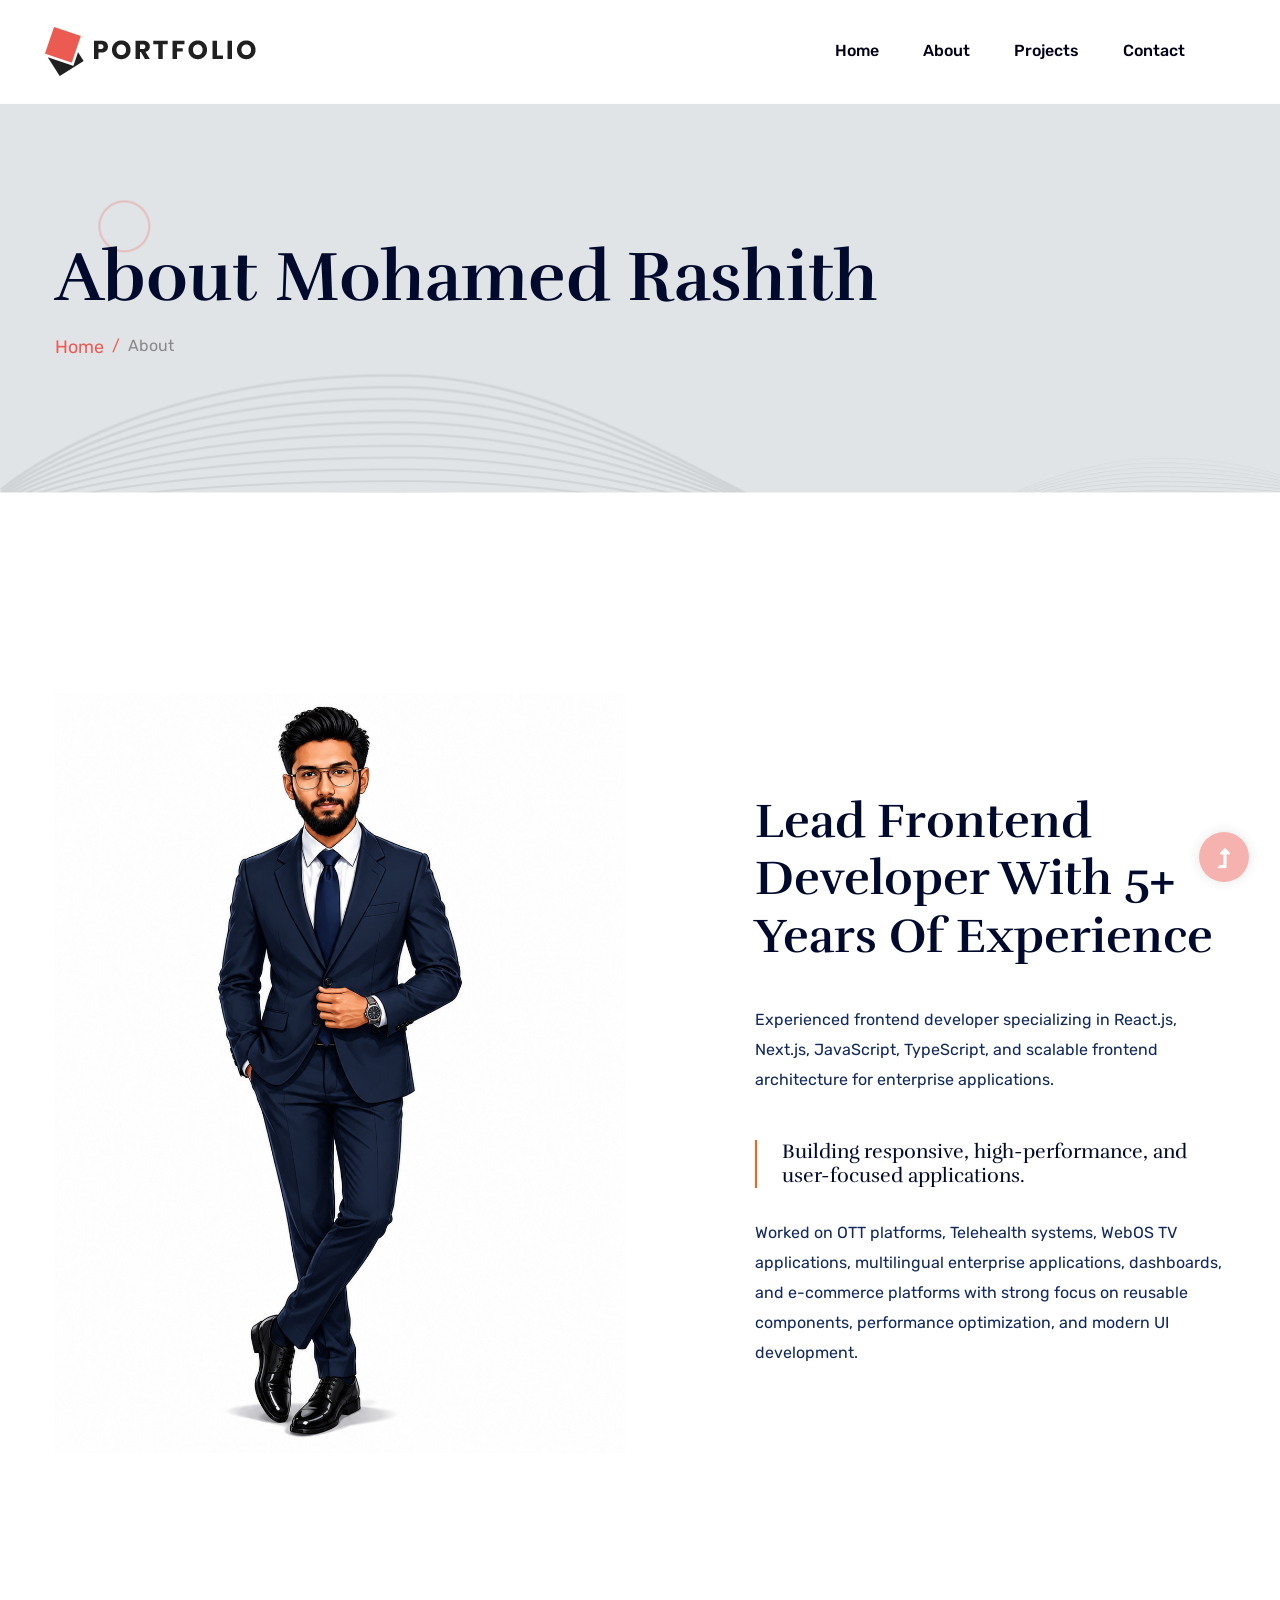
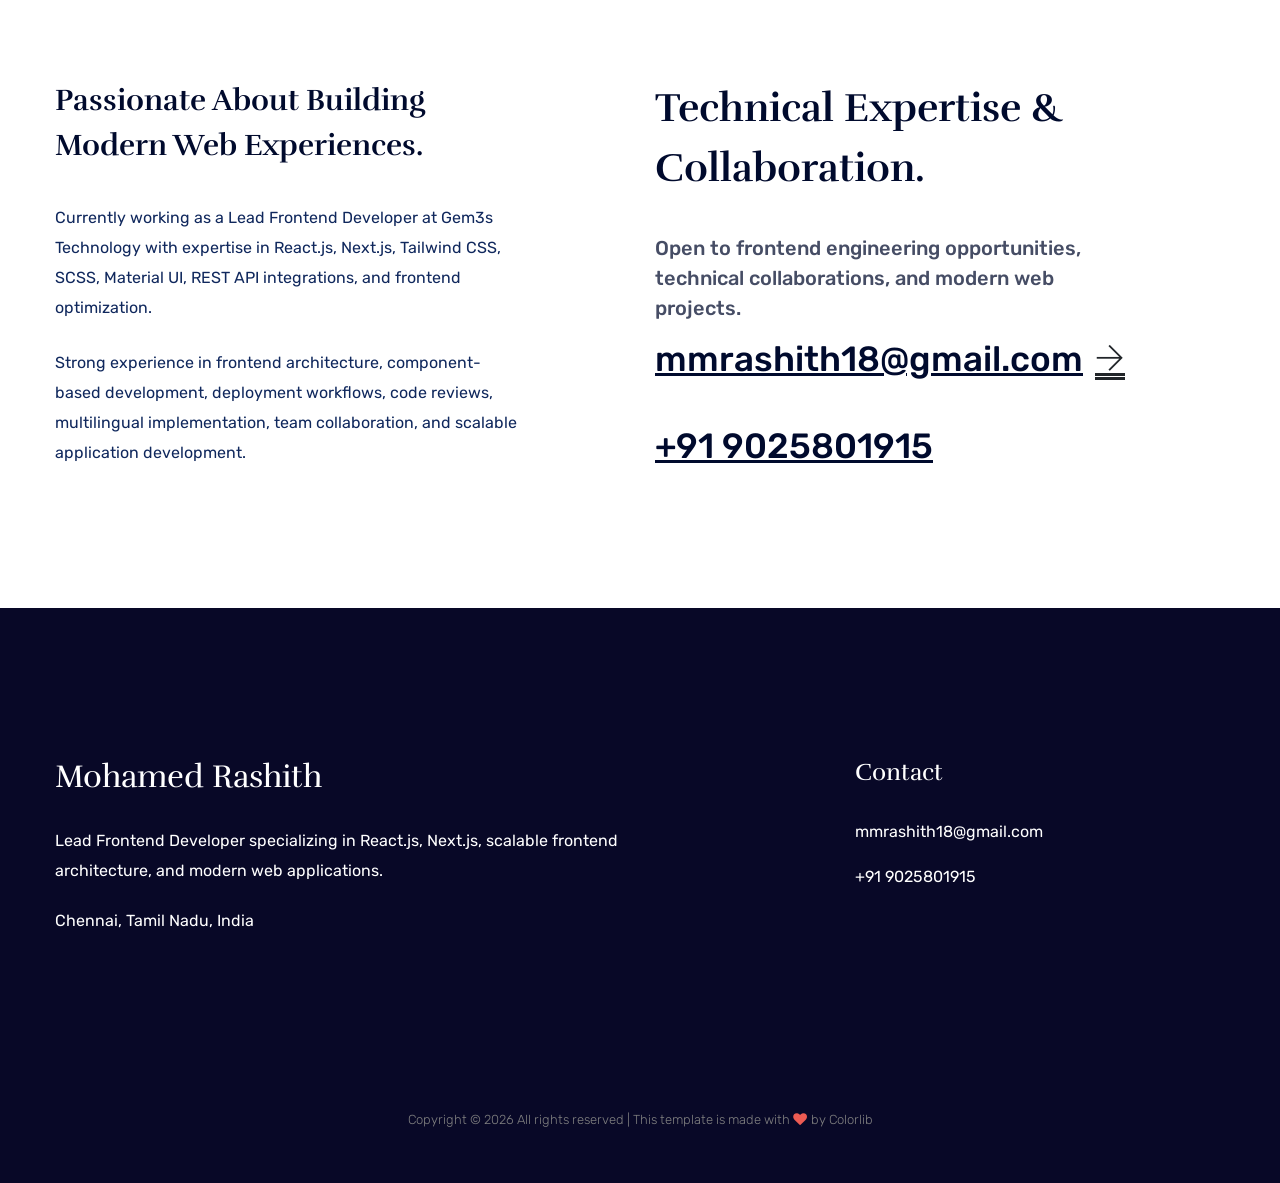
==== about.html @ 2b9e26a8 "new changes" ====
<!doctype html>
<html class="no-js" lang="zxx">
  <head>
    <meta charset="utf-8" />
    <meta http-equiv="x-ua-compatible" content="ie=edge" />
    <title>Personal HTML-5 Template</title>
    <meta name="description" content="" />
    <meta name="viewport" content="width=device-width, initial-scale=1" />
    <link rel="manifest" href="site.webmanifest" />
    <link
      rel="shortcut icon"
      type="image/x-icon"
      href="assets/img/favicon.ico"
    />

    <!-- CSS here -->
    <link rel="stylesheet" href="assets/css/bootstrap.min.css" />
    <link rel="stylesheet" href="assets/css/owl.carousel.min.css" />
    <link rel="stylesheet" href="assets/css/slicknav.css" />
    <link rel="stylesheet" href="assets/css/flaticon.css" />
    <link rel="stylesheet" href="assets/css/animate.min.css" />
    <link rel="stylesheet" href="assets/css/magnific-popup.css" />
    <link rel="stylesheet" href="assets/css/fontawesome-all.min.css" />
    <link rel="stylesheet" href="assets/css/themify-icons.css" />
    <link rel="stylesheet" href="assets/css/slick.css" />
    <link rel="stylesheet" href="assets/css/nice-select.css" />
    <link rel="stylesheet" href="assets/css/style.css" />
  </head>

  <body>
    <!-- Preloader Start -->
    <div id="preloader-active">
      <div class="preloader d-flex align-items-center justify-content-center">
        <div class="preloader-inner position-relative">
          <div class="preloader-circle"></div>

          <div class="preloader-img pere-text">
            <img src="assets/img/logo/loder.jpg" alt="" />
          </div>
        </div>
      </div>
    </div>
    <!-- Preloader End -->

    <!-- Header Start -->
    <header>
      <div class="header-area">
        <div class="main-header header-sticky">
          <div class="container-fluid">
            <div class="row align-items-center">
              <!-- Logo -->
              <div class="col-xl-2 col-lg-2 col-md-1">
                <div class="logo">
                  <a href="index.html">
                    <img src="assets/img/logo/logo.png" alt="" />
                  </a>
                </div>
              </div>

              <!-- Navigation -->
              <div class="col-xl-10 col-lg-10 col-md-10">
                <div
                  class="menu-main d-flex align-items-center justify-content-end"
                >
                  <div class="main-menu f-right d-none d-lg-block">
                    <nav>
                      <ul id="navigation">
                        <li>
                          <a href="index.html">Home</a>
                        </li>

                        <li>
                          <a href="about.html">About</a>
                        </li>

                        <li>
                          <a href="portfolio.html">Projects</a>
                        </li>

                        <li>
                          <a href="contact.html">Contact</a>
                        </li>
                      </ul>
                    </nav>
                  </div>
                </div>
              </div>

              <!-- Mobile Menu -->
              <div class="col-12">
                <div class="mobile_menu d-block d-lg-none"></div>
              </div>
            </div>
          </div>
        </div>
      </div>
    </header>
    <!-- Header End -->

    <main>
      <!-- Hero Start -->
      <div class="slider-area">
        <div class="slider-height2 d-flex align-items-center">
          <div class="container">
            <div class="row">
              <div class="col-xl-12">
                <div class="hero-cap">
                  <h2>About Mohamed Rashith</h2>

                  <nav aria-label="breadcrumb">
                    <ol class="breadcrumb">
                      <li class="breadcrumb-item">
                        <a href="index.html">Home</a>
                      </li>

                      <li class="breadcrumb-item active">About</li>
                    </ol>
                  </nav>
                </div>
              </div>
            </div>
          </div>
        </div>
      </div>
      <!-- Hero End -->

      <!-- About Me Start -->
      <div class="about-me pb-top">
        <div class="container">
          <div class="row justify-content-between align-items-center">
            <!-- Image -->
            <div class="col-lg-6 col-md-6">
              <div class="about-me-img mb-30">
                <img src="assets/img/gallery/full-img2.png" alt="" />
              </div>
            </div>

            <!-- Content -->
            <div class="col-lg-5 col-md-6">
              <div class="about-me-caption">
                <h2>Lead Frontend Developer With 5+ Years Of Experience</h2>

                <p class="pb-30">
                  Experienced frontend developer specializing in React.js,
                  Next.js, JavaScript, TypeScript, and scalable frontend
                  architecture for enterprise applications.
                </p>

                <h5>
                  Building responsive, high-performance, and user-focused
                  applications.
                </h5>

                <p>
                  Worked on OTT platforms, Telehealth systems, WebOS TV
                  applications, multilingual enterprise applications,
                  dashboards, and e-commerce platforms with strong focus on
                  reusable components, performance optimization, and modern UI
                  development.
                </p>
              </div>
            </div>
          </div>
        </div>
      </div>
      <!-- About Me End -->

      <!-- About Area Start -->
      <section class="about-area section-paddingt30">
        <div class="container">
          <div class="row">
            <!-- Left -->
            <div class="col-lg-5">
              <div class="about-caption mb-50">
                <h3>Passionate About Building Modern Web Experiences.</h3>

                <p class="pera1">
                  Currently working as a Lead Frontend Developer at Gem3s
                  Technology with expertise in React.js, Next.js, Tailwind CSS,
                  SCSS, Material UI, REST API integrations, and frontend
                  optimization.
                </p>

                <p>
                  Strong experience in frontend architecture, component-based
                  development, deployment workflows, code reviews, multilingual
                  implementation, team collaboration, and scalable application
                  development.
                </p>
              </div>
            </div>

            <!-- Right -->
            <div class="col-lg-5 offset-lg-1">
              <div class="about-caption2">
                <h3>Technical Expertise & Collaboration.</h3>

                <p>
                  Open to frontend engineering opportunities, technical
                  collaborations, and modern web projects.
                </p>

                <div class="send-cv">
                  <a href="mailto:mmrashith18@gmail.com">
                    mmrashith18@gmail.com
                  </a>

                  <i class="ti-arrow-right"></i>
                </div>

                <br />

                <div class="send-cv">
                  <a href="tel:+919025801915"> +91 9025801915 </a>
                </div>
              </div>
            </div>
          </div>
        </div>
      </section>
      <!-- About Area End -->
    </main>

    <!-- Footer Start -->
    <footer>
      <div class="footer-area">
        <div class="container">
          <div class="footer-top footer-padding">
            <div class="row justify-content-between align-items-start">
              <!-- Left -->
              <div class="col-lg-6 col-md-6">
                <div class="footer-info">
                  <h2 class="text-white mb-30">Mohamed Rashith</h2>

                  <p class="text-white mb-20">
                    Lead Frontend Developer specializing in React.js, Next.js,
                    scalable frontend architecture, and modern web applications.
                  </p>

                  <p class="text-white">Chennai, Tamil Nadu, India</p>
                </div>
              </div>

              <!-- Right -->
              <div class="col-lg-4 col-md-6">
                <div class="footer-contact">
                  <h4 class="text-white mb-30">Contact</h4>

                  <p>
                    <a href="mailto:mmrashith18@gmail.com">
                      mmrashith18@gmail.com
                    </a>
                  </p>

                  <p>
                    <a href="tel:+919025801915"> +91 9025801915 </a>
                  </p>

                  <div class="footer-social mt-30">
                    <!-- <a href="#" target="_blank">
                      <i class="fab fa-github"></i>
                    </a>

                    <a href="#" target="_blank">
                      <i class="fab fa-linkedin-in"></i>
                    </a> -->
                  </div>
                </div>
              </div>
            </div>
          </div>
          <div class="footer-bottom">
            <div class="row align-items-center">
              <div class="col-lg-12">
                <div class="footer-copy-right text-center">
                  <p style="color: grey; font-size: 13px; margin-bottom: 0">
                    Copyright &copy;
                    <script>
                      document.write(new Date().getFullYear());
                    </script>

                    All rights reserved | This template is made with
                    <i class="fa fa-heart" aria-hidden="true"></i>
                    by

                    <a
                      href="https://colorlib.com"
                      target="_blank"
                      style="color: grey; text-decoration: none"
                    >
                      Colorlib
                    </a>
                  </p>
                </div>
              </div>
            </div>
          </div>
        </div>
      </div>
    </footer>
    <!-- Footer End -->

    <!-- Scroll Up -->
    <div id="back-top">
      <a title="Go to Top" href="#">
        <i class="fas fa-level-up-alt"></i>
      </a>
    </div>

    <!-- JS here -->
    <script src="./assets/js/vendor/modernizr-3.5.0.min.js"></script>

    <script src="./assets/js/vendor/jquery-1.12.4.min.js"></script>

    <script src="./assets/js/popper.min.js"></script>

    <script src="./assets/js/bootstrap.min.js"></script>

    <script src="./assets/js/jquery.slicknav.min.js"></script>

    <script src="./assets/js/owl.carousel.min.js"></script>

    <script src="./assets/js/slick.min.js"></script>

    <script src="./assets/js/wow.min.js"></script>

    <script src="./assets/js/animated.headline.js"></script>

    <script src="./assets/js/jquery.magnific-popup.js"></script>

    <script src="./assets/js/jquery.nice-select.min.js"></script>

    <script src="./assets/js/jquery.sticky.js"></script>

    <script src="./assets/js/contact.js"></script>

    <script src="./assets/js/jquery.form.js"></script>

    <script src="./assets/js/jquery.validate.min.js"></script>

    <script src="./assets/js/mail-script.js"></script>

    <script src="./assets/js/jquery.ajaxchimp.min.js"></script>

    <script src="./assets/js/plugins.js"></script>

    <script src="./assets/js/main.js"></script>
  </body>
</html>
---- assets/css/flaticon.css ----
/*
  	Flaticon icon font: Flaticon
  	Creation date: 30/03/2020 06:48
  	*/

@font-face {
  font-family: "Flaticon";
  src: url("../fonts/Flaticon.eot");
  src: url("../fonts/Flaticon.eot?#iefix") format("embedded-opentype"),
       url("../fonts/Flaticon.woff2") format("woff2"),
       url("../fonts/Flaticon.woff") format("woff"),
       url("../fonts/Flaticon.ttf") format("truetype"),
       url("../fonts/Flaticon.svg#Flaticon") format("svg");
  font-weight: normal;
  font-style: normal;
}

@media screen and (-webkit-min-device-pixel-ratio:0) {
  @font-face {
    font-family: "Flaticon";
    src: url("../fonts/Flaticon.svg#Flaticon") format("svg");
  }
}

[class^="flaticon-"]:before, [class*=" flaticon-"]:before,
[class^="flaticon-"]:after, [class*=" flaticon-"]:after {   
  font-family: Flaticon;
font-style: normal;
}

.flaticon-pen:before { content: "\f100"; }
.flaticon-speaker:before { content: "\f101"; }
.flaticon-portfolio:before { content: "\f102"; }
---- assets/css/themify-icons.css ----
@font-face {
	font-family: 'themify';
	src:url('../fonts/themify.eot?-fvbane');


	src:url('../fonts/themify.eot?#iefix-fvbane') format('embedded-opentype'),
		url('../fonts/themify.woff?-fvbane') format('woff'),
		url('../fonts/themify.ttf?-fvbane') format('truetype'),
		url('../fonts/themify.svg?-fvbane#themify') format('svg');
	font-weight: normal;
	font-style: normal;
}

[class^="ti-"], [class*=" ti-"] {
	font-family: 'themify';
	speak: none;
	font-style: normal;
	font-weight: normal;
	font-variant: normal;
	text-transform: none;
	line-height: 1;

	/* Better Font Rendering =========== */
	-webkit-font-smoothing: antialiased;
	-moz-osx-font-smoothing: grayscale;
}

.ti-wand:before {
	content: "\e600";
}
.ti-volume:before {
	content: "\e601";
}
.ti-user:before {
	content: "\e602";
}
.ti-unlock:before {
	content: "\e603";
}
.ti-unlink:before {
	content: "\e604";
}
.ti-trash:before {
	content: "\e605";
}
.ti-thought:before {
	content: "\e606";
}
.ti-target:before {
	content: "\e607";
}
.ti-tag:before {
	content: "\e608";
}
.ti-tablet:before {
	content: "\e609";
}
.ti-star:before {
	content: "\e60a";
}
.ti-spray:before {
	content: "\e60b";
}
.ti-signal:before {
	content: "\e60c";
}
.ti-shopping-cart:before {
	content: "\e60d";
}
.ti-shopping-cart-full:before {
	content: "\e60e";
}
.ti-settings:before {
	content: "\e60f";
}
.ti-search:before {
	content: "\e610";
}
.ti-zoom-in:before {
	content: "\e611";
}
.ti-zoom-out:before {
	content: "\e612";
}
.ti-cut:before {
	content: "\e613";
}
.ti-ruler:before {
	content: "\e614";
}
.ti-ruler-pencil:before {
	content: "\e615";
}
.ti-ruler-alt:before {
	content: "\e616";
}
.ti-bookmark:before {
	content: "\e617";
}
.ti-bookmark-alt:before {
	content: "\e618";
}
.ti-reload:before {
	content: "\e619";
}
.ti-plus:before {
	content: "\e61a";
}
.ti-pin:before {
	content: "\e61b";
}
.ti-pencil:before {
	content: "\e61c";
}
.ti-pencil-alt:before {
	content: "\e61d";
}
.ti-paint-roller:before {
	content: "\e61e";
}
.ti-paint-bucket:before {
	content: "\e61f";
}
.ti-na:before {
	content: "\e620";
}
.ti-mobile:before {
	content: "\e621";
}
.ti-minus:before {
	content: "\e622";
}
.ti-medall:before {
	content: "\e623";
}
.ti-medall-alt:before {
	content: "\e624";
}
.ti-marker:before {
	content: "\e625";
}
.ti-marker-alt:before {
	content: "\e626";
}
.ti-arrow-up:before {
	content: "\e627";
}
.ti-arrow-right:before {
	content: "\e628";
}
.ti-arrow-left:before {
	content: "\e629";
}
.ti-arrow-down:before {
	content: "\e62a";
}
.ti-lock:before {
	content: "\e62b";
}
.ti-location-arrow:before {
	content: "\e62c";
}
.ti-link:before {
	content: "\e62d";
}
.ti-layout:before {
	content: "\e62e";
}
.ti-layers:before {
	content: "\e62f";
}
.ti-layers-alt:before {
	content: "\e630";
}
.ti-key:before {
	content: "\e631";
}
.ti-import:before {
	content: "\e632";
}
.ti-image:before {
	content: "\e633";
}
.ti-heart:before {
	content: "\e634";
}
.ti-heart-broken:before {
	content: "\e635";
}
.ti-hand-stop:before {
	content: "\e636";
}
.ti-hand-open:before {
	content: "\e637";
}
.ti-hand-drag:before {
	content: "\e638";
}
.ti-folder:before {
	content: "\e639";
}
.ti-flag:before {
	content: "\e63a";
}
.ti-flag-alt:before {
	content: "\e63b";
}
.ti-flag-alt-2:before {
	content: "\e63c";
}
.ti-eye:before {
	content: "\e63d";
}
.ti-export:before {
	content: "\e63e";
}
.ti-exchange-vertical:before {
	content: "\e63f";
}
.ti-desktop:before {
	content: "\e640";
}
.ti-cup:before {
	content: "\e641";
}
.ti-crown:before {
	content: "\e642";
}
.ti-comments:before {
	content: "\e643";
}
.ti-comment:before {
	content: "\e644";
}
.ti-comment-alt:before {
	content: "\e645";
}
.ti-close:before {
	content: "\e646";
}
.ti-clip:before {
	content: "\e647";
}
.ti-angle-up:before {
	content: "\e648";
}
.ti-angle-right:before {
	content: "\e649";
}
.ti-angle-left:before {
	content: "\e64a";
}
.ti-angle-down:before {
	content: "\e64b";
}
.ti-check:before {
	content: "\e64c";
}
.ti-check-box:before {
	content: "\e64d";
}
.ti-camera:before {
	content: "\e64e";
}
.ti-announcement:before {
	content: "\e64f";
}
.ti-brush:before {
	content: "\e650";
}
.ti-briefcase:before {
	content: "\e651";
}
.ti-bolt:before {
	content: "\e652";
}
.ti-bolt-alt:before {
	content: "\e653";
}
.ti-blackboard:before {
	content: "\e654";
}
.ti-bag:before {
	content: "\e655";
}
.ti-move:before {
	content: "\e656";
}
.ti-arrows-vertical:before {
	content: "\e657";
}
.ti-arrows-horizontal:before {
	content: "\e658";
}
.ti-fullscreen:before {
	content: "\e659";
}
.ti-arrow-top-right:before {
	content: "\e65a";
}
.ti-arrow-top-left:before {
	content: "\e65b";
}
.ti-arrow-circle-up:before {
	content: "\e65c";
}
.ti-arrow-circle-right:before {
	content: "\e65d";
}
.ti-arrow-circle-left:before {
	content: "\e65e";
}
.ti-arrow-circle-down:before {
	content: "\e65f";
}
.ti-angle-double-up:before {
	content: "\e660";
}
.ti-angle-double-right:before {
	content: "\e661";
}
.ti-angle-double-left:before {
	content: "\e662";
}
.ti-angle-double-down:before {
	content: "\e663";
}
.ti-zip:before {
	content: "\e664";
}
.ti-world:before {
	content: "\e665";
}
.ti-wheelchair:before {
	content: "\e666";
}
.ti-view-list:before {
	content: "\e667";
}
.ti-view-list-alt:before {
	content: "\e668";
}
.ti-view-grid:before {
	content: "\e669";
}
.ti-uppercase:before {
	content: "\e66a";
}
.ti-upload:before {
	content: "\e66b";
}
.ti-underline:before {
	content: "\e66c";
}
.ti-truck:before {
	content: "\e66d";
}
.ti-timer:before {
	content: "\e66e";
}
.ti-ticket:before {
	content: "\e66f";
}
.ti-thumb-up:before {
	content: "\e670";
}
.ti-thumb-down:before {
	content: "\e671";
}
.ti-text:before {
	content: "\e672";
}
.ti-stats-up:before {
	content: "\e673";
}
.ti-stats-down:before {
	content: "\e674";
}
.ti-split-v:before {
	content: "\e675";
}
.ti-split-h:before {
	content: "\e676";
}
.ti-smallcap:before {
	content: "\e677";
}
.ti-shine:before {
	content: "\e678";
}
.ti-shift-right:before {
	content: "\e679";
}
.ti-shift-left:before {
	content: "\e67a";
}
.ti-shield:before {
	content: "\e67b";
}
.ti-notepad:before {
	content: "\e67c";
}
.ti-server:before {
	content: "\e67d";
}
.ti-quote-right:before {
	content: "\e67e";
}
.ti-quote-left:before {
	content: "\e67f";
}
.ti-pulse:before {
	content: "\e680";
}
.ti-printer:before {
	content: "\e681";
}
.ti-power-off:before {
	content: "\e682";
}
.ti-plug:before {
	content: "\e683";
}
.ti-pie-chart:before {
	content: "\e684";
}
.ti-paragraph:before {
	content: "\e685";
}
.ti-panel:before {
	content: "\e686";
}
.ti-package:before {
	content: "\e687";
}
.ti-music:before {
	content: "\e688";
}
.ti-music-alt:before {
	content: "\e689";
}
.ti-mouse:before {
	content: "\e68a";
}
.ti-mouse-alt:before {
	content: "\e68b";
}
.ti-money:before {
	content: "\e68c";
}
.ti-microphone:before {
	content: "\e68d";
}
.ti-menu:before {
	content: "\e68e";
}
.ti-menu-alt:before {
	content: "\e68f";
}
.ti-map:before {
	content: "\e690";
}
.ti-map-alt:before {
	content: "\e691";
}
.ti-loop:before {
	content: "\e692";
}
.ti-location-pin:before {
	content: "\e693";
}
.ti-list:before {
	content: "\e694";
}
.ti-light-bulb:before {
	content: "\e695";
}
.ti-Italic:before {
	content: "\e696";
}
.ti-info:before {
	content: "\e697";
}
.ti-infinite:before {
	content: "\e698";
}
.ti-id-badge:before {
	content: "\e699";
}
.ti-hummer:before {
	content: "\e69a";
}
.ti-home:before {
	content: "\e69b";
}
.ti-help:before {
	content: "\e69c";
}
.ti-headphone:before {
	content: "\e69d";
}
.ti-harddrives:before {
	content: "\e69e";
}
.ti-harddrive:before {
	content: "\e69f";
}
.ti-gift:before {
	content: "\e6a0";
}
.ti-game:before {
	content: "\e6a1";
}
.ti-filter:before {
	content: "\e6a2";
}
.ti-files:before {
	content: "\e6a3";
}
.ti-file:before {
	content: "\e6a4";
}
.ti-eraser:before {
	content: "\e6a5";
}
.ti-envelope:before {
	content: "\e6a6";
}
.ti-download:before {
	content: "\e6a7";
}
.ti-direction:before {
	content: "\e6a8";
}
.ti-direction-alt:before {
	content: "\e6a9";
}
.ti-dashboard:before {
	content: "\e6aa";
}
.ti-control-stop:before {
	content: "\e6ab";
}
.ti-control-shuffle:before {
	content: "\e6ac";
}
.ti-control-play:before {
	content: "\e6ad";
}
.ti-control-pause:before {
	content: "\e6ae";
}
.ti-control-forward:before {
	content: "\e6af";
}
.ti-control-backward:before {
	content: "\e6b0";
}
.ti-cloud:before {
	content: "\e6b1";
}
.ti-cloud-up:before {
	content: "\e6b2";
}
.ti-cloud-down:before {
	content: "\e6b3";
}
.ti-clipboard:before {
	content: "\e6b4";
}
.ti-car:before {
	content: "\e6b5";
}
.ti-calendar:before {
	content: "\e6b6";
}
.ti-book:before {
	content: "\e6b7";
}
.ti-bell:before {
	content: "\e6b8";
}
.ti-basketball:before {
	content: "\e6b9";
}
.ti-bar-chart:before {
	content: "\e6ba";
}
.ti-bar-chart-alt:before {
	content: "\e6bb";
}
.ti-back-right:before {
	content: "\e6bc";
}
.ti-back-left:before {
	content: "\e6bd";
}
.ti-arrows-corner:before {
	content: "\e6be";
}
.ti-archive:before {
	content: "\e6bf";
}
.ti-anchor:before {
	content: "\e6c0";
}
.ti-align-right:before {
	content: "\e6c1";
}
.ti-align-left:before {
	content: "\e6c2";
}
.ti-align-justify:before {
	content: "\e6c3";
}
.ti-align-center:before {
	content: "\e6c4";
}
.ti-alert:before {
	content: "\e6c5";
}
.ti-alarm-clock:before {
	content: "\e6c6";
}
.ti-agenda:before {
	content: "\e6c7";
}
.ti-write:before {
	content: "\e6c8";
}
.ti-window:before {
	content: "\e6c9";
}
.ti-widgetized:before {
	content: "\e6ca";
}
.ti-widget:before {
	content: "\e6cb";
}
.ti-widget-alt:before {
	content: "\e6cc";
}
.ti-wallet:before {
	content: "\e6cd";
}
.ti-video-clapper:before {
	content: "\e6ce";
}
.ti-video-camera:before {
	content: "\e6cf";
}
.ti-vector:before {
	content: "\e6d0";
}
.ti-themify-logo:before {
	content: "\e6d1";
}
.ti-themify-favicon:before {
	content: "\e6d2";
}
.ti-themify-favicon-alt:before {
	content: "\e6d3";
}
.ti-support:before {
	content: "\e6d4";
}
.ti-stamp:before {
	content: "\e6d5";
}
.ti-split-v-alt:before {
	content: "\e6d6";
}
.ti-slice:before {
	content: "\e6d7";
}
.ti-shortcode:before {
	content: "\e6d8";
}
.ti-shift-right-alt:before {
	content: "\e6d9";
}
.ti-shift-left-alt:before {
	content: "\e6da";
}
.ti-ruler-alt-2:before {
	content: "\e6db";
}
.ti-receipt:before {
	content: "\e6dc";
}
.ti-pin2:before {
	content: "\e6dd";
}
.ti-pin-alt:before {
	content: "\e6de";
}
.ti-pencil-alt2:before {
	content: "\e6df";
}
.ti-palette:before {
	content: "\e6e0";
}
.ti-more:before {
	content: "\e6e1";
}
.ti-more-alt:before {
	content: "\e6e2";
}
.ti-microphone-alt:before {
	content: "\e6e3";
}
.ti-magnet:before {
	content: "\e6e4";
}
.ti-line-double:before {
	content: "\e6e5";
}
.ti-line-dotted:before {
	content: "\e6e6";
}
.ti-line-dashed:before {
	content: "\e6e7";
}
.ti-layout-width-full:before {
	content: "\e6e8";
}
.ti-layout-width-default:before {
	content: "\e6e9";
}
.ti-layout-width-default-alt:before {
	content: "\e6ea";
}
.ti-layout-tab:before {
	content: "\e6eb";
}
.ti-layout-tab-window:before {
	content: "\e6ec";
}
.ti-layout-tab-v:before {
	content: "\e6ed";
}
.ti-layout-tab-min:before {
	content: "\e6ee";
}
.ti-layout-slider:before {
	content: "\e6ef";
}
.ti-layout-slider-alt:before {
	content: "\e6f0";
}
.ti-layout-sidebar-right:before {
	content: "\e6f1";
}
.ti-layout-sidebar-none:before {
	content: "\e6f2";
}
.ti-layout-sidebar-left:before {
	content: "\e6f3";
}
.ti-layout-placeholder:before {
	content: "\e6f4";
}
.ti-layout-menu:before {
	content: "\e6f5";
}
.ti-layout-menu-v:before {
	content: "\e6f6";
}
.ti-layout-menu-separated:before {
	content: "\e6f7";
}
.ti-layout-menu-full:before {
	content: "\e6f8";
}
.ti-layout-media-right-alt:before {
	content: "\e6f9";
}
.ti-layout-media-right:before {
	content: "\e6fa";
}
.ti-layout-media-overlay:before {
	content: "\e6fb";
}
.ti-layout-media-overlay-alt:before {
	content: "\e6fc";
}
.ti-layout-media-overlay-alt-2:before {
	content: "\e6fd";
}
.ti-layout-media-left-alt:before {
	content: "\e6fe";
}
.ti-layout-media-left:before {
	content: "\e6ff";
}
.ti-layout-media-center-alt:before {
	content: "\e700";
}
.ti-layout-media-center:before {
	content: "\e701";
}
.ti-layout-list-thumb:before {
	content: "\e702";
}
.ti-layout-list-thumb-alt:before {
	content: "\e703";
}
.ti-layout-list-post:before {
	content: "\e704";
}
.ti-layout-list-large-image:before {
	content: "\e705";
}
.ti-layout-line-solid:before {
	content: "\e706";
}
.ti-layout-grid4:before {
	content: "\e707";
}
.ti-layout-grid3:before {
	content: "\e708";
}
.ti-layout-grid2:before {
	content: "\e709";
}
.ti-layout-grid2-thumb:before {
	content: "\e70a";
}
.ti-layout-cta-right:before {
	content: "\e70b";
}
.ti-layout-cta-left:before {
	content: "\e70c";
}
.ti-layout-cta-center:before {
	content: "\e70d";
}
.ti-layout-cta-btn-right:before {
	content: "\e70e";
}
.ti-layout-cta-btn-left:before {
	content: "\e70f";
}
.ti-layout-column4:before {
	content: "\e710";
}
.ti-layout-column3:before {
	content: "\e711";
}
.ti-layout-column2:before {
	content: "\e712";
}
.ti-layout-accordion-separated:before {
	content: "\e713";
}
.ti-layout-accordion-merged:before {
	content: "\e714";
}
.ti-layout-accordion-list:before {
	content: "\e715";
}
.ti-ink-pen:before {
	content: "\e716";
}
.ti-info-alt:before {
	content: "\e717";
}
.ti-help-alt:before {
	content: "\e718";
}
.ti-headphone-alt:before {
	content: "\e719";
}
.ti-hand-point-up:before {
	content: "\e71a";
}
.ti-hand-point-right:before {
	content: "\e71b";
}
.ti-hand-point-left:before {
	content: "\e71c";
}
.ti-hand-point-down:before {
	content: "\e71d";
}
.ti-gallery:before {
	content: "\e71e";
}
.ti-face-smile:before {
	content: "\e71f";
}
.ti-face-sad:before {
	content: "\e720";
}
.ti-credit-card:before {
	content: "\e721";
}
.ti-control-skip-forward:before {
	content: "\e722";
}
.ti-control-skip-backward:before {
	content: "\e723";
}
.ti-control-record:before {
	content: "\e724";
}
.ti-control-eject:before {
	content: "\e725";
}
.ti-comments-smiley:before {
	content: "\e726";
}
.ti-brush-alt:before {
	content: "\e727";
}
.ti-youtube:before {
	content: "\e728";
}
.ti-vimeo:before {
	content: "\e729";
}
.ti-twitter:before {
	content: "\e72a";
}
.ti-time:before {
	content: "\e72b";
}
.ti-tumblr:before {
	content: "\e72c";
}
.ti-skype:before {
	content: "\e72d";
}
.ti-share:before {
	content: "\e72e";
}
.ti-share-alt:before {
	content: "\e72f";
}
.ti-rocket:before {
	content: "\e730";
}
.ti-pinterest:before {
	content: "\e731";
}
.ti-new-window:before {
	content: "\e732";
}
.ti-microsoft:before {
	content: "\e733";
}
.ti-list-ol:before {
	content: "\e734";
}
.ti-linkedin:before {
	content: "\e735";
}
.ti-layout-sidebar-2:before {
	content: "\e736";
}
.ti-layout-grid4-alt:before {
	content: "\e737";
}
.ti-layout-grid3-alt:before {
	content: "\e738";
}
.ti-layout-grid2-alt:before {
	content: "\e739";
}
.ti-layout-column4-alt:before {
	content: "\e73a";
}
.ti-layout-column3-alt:before {
	content: "\e73b";
}
.ti-layout-column2-alt:before {
	content: "\e73c";
}
.ti-instagram:before {
	content: "\e73d";
}
.ti-google:before {
	content: "\e73e";
}
.ti-github:before {
	content: "\e73f";
}
.ti-flickr:before {
	content: "\e740";
}
.ti-facebook:before {
	content: "\e741";
}
.ti-dropbox:before {
	content: "\e742";
}
.ti-dribbble:before {
	content: "\e743";
}
.ti-apple:before {
	content: "\e744";
}
.ti-android:before {
	content: "\e745";
}
.ti-save:before {
	content: "\e746";
}
.ti-save-alt:before {
	content: "\e747";
}
.ti-yahoo:before {
	content: "\e748";
}
.ti-wordpress:before {
	content: "\e749";
}
.ti-vimeo-alt:before {
	content: "\e74a";
}
.ti-twitter-alt:before {
	content: "\e74b";
}
.ti-tumblr-alt:before {
	content: "\e74c";
}
.ti-trello:before {
	content: "\e74d";
}
.ti-stack-overflow:before {
	content: "\e74e";
}
.ti-soundcloud:before {
	content: "\e74f";
}
.ti-sharethis:before {
	content: "\e750";
}
.ti-sharethis-alt:before {
	content: "\e751";
}
.ti-reddit:before {
	content: "\e752";
}
.ti-pinterest-alt:before {
	content: "\e753";
}
.ti-microsoft-alt:before {
	content: "\e754";
}
.ti-linux:before {
	content: "\e755";
}
.ti-jsfiddle:before {
	content: "\e756";
}
.ti-joomla:before {
	content: "\e757";
}
.ti-html5:before {
	content: "\e758";
}
.ti-flickr-alt:before {
	content: "\e759";
}
.ti-email:before {
	content: "\e75a";
}
.ti-drupal:before {
	content: "\e75b";
}
.ti-dropbox-alt:before {
	content: "\e75c";
}
.ti-css3:before {
	content: "\e75d";
}
.ti-rss:before {
	content: "\e75e";
}
.ti-rss-alt:before {
	content: "\e75f";
}
---- assets/css/nice-select.css ----
.nice-select {
  -webkit-tap-highlight-color: transparent;
  background-color: #fff;
  border-radius: 5px;
  border: solid 1px #e8e8e8;
  box-sizing: border-box;
  clear: both;
  cursor: pointer;
  display: block;
  float: left;
  font-family: inherit;
  font-size: 14px;
  font-weight: normal;
  height: 42px;
  line-height: 40px;
  outline: none;
  padding-left: 18px;
  padding-right: 30px;
  position: relative;
  text-align: left !important;
  -webkit-transition: all 0.2s ease-in-out;
  transition: all 0.2s ease-in-out;
  -webkit-user-select: none;
     -moz-user-select: none;
      -ms-user-select: none;
          user-select: none;
  white-space: nowrap;
  width: auto; }
  .nice-select:hover {
    border-color: #dbdbdb; }
  .nice-select:active, .nice-select.open, .nice-select:focus {
    border-color: #999; }
  .nice-select:after {
    border-bottom: 2px solid #999;
    border-right: 2px solid #999;
    content: '';
    display: block;
    height: 5px;
    margin-top: -4px;
    pointer-events: none;
    position: absolute;
    right: 12px;
    top: 50%;
    -webkit-transform-origin: 66% 66%;
        -ms-transform-origin: 66% 66%;
            transform-origin: 66% 66%;
    -webkit-transform: rotate(45deg);
        -ms-transform: rotate(45deg);
            transform: rotate(45deg);
    -webkit-transition: all 0.15s ease-in-out;
    transition: all 0.15s ease-in-out;
    width: 5px; }
  .nice-select.open:after {
    -webkit-transform: rotate(-135deg);
        -ms-transform: rotate(-135deg);
            transform: rotate(-135deg); }
  .nice-select.open .list {
    opacity: 1;
    pointer-events: auto;
    -webkit-transform: scale(1) translateY(0);
        -ms-transform: scale(1) translateY(0);
            transform: scale(1) translateY(0); }
  .nice-select.disabled {
    border-color: #ededed;
    color: #999;
    pointer-events: none; }
    .nice-select.disabled:after {
      border-color: #cccccc; }
  .nice-select.wide {
    width: 100%; }
    .nice-select.wide .list {
      left: 0 !important;
      right: 0 !important; }
  .nice-select.right {
    float: right; }
    .nice-select.right .list {
      left: auto;
      right: 0; }
  .nice-select.small {
    font-size: 12px;
    height: 36px;
    line-height: 34px; }
    .nice-select.small:after {
      height: 4px;
      width: 4px; }
    .nice-select.small .option {
      line-height: 34px;
      min-height: 34px; }
  .nice-select .list {
    background-color: #fff;
    border-radius: 5px;
    box-shadow: 0 0 0 1px rgba(68, 68, 68, 0.11);
    box-sizing: border-box;
    margin-top: 4px;
    opacity: 0;
    overflow: hidden;
    padding: 0;
    pointer-events: none;
    position: absolute;
    top: 100%;
    left: 0;
    -webkit-transform-origin: 50% 0;
        -ms-transform-origin: 50% 0;
            transform-origin: 50% 0;
    -webkit-transform: scale(0.75) translateY(-21px);
        -ms-transform: scale(0.75) translateY(-21px);
            transform: scale(0.75) translateY(-21px);
    -webkit-transition: all 0.2s cubic-bezier(0.5, 0, 0, 1.25), opacity 0.15s ease-out;
    transition: all 0.2s cubic-bezier(0.5, 0, 0, 1.25), opacity 0.15s ease-out;
    z-index: 9; }
    .nice-select .list:hover .option:not(:hover) {
      background-color: transparent !important; }
  .nice-select .option {
    cursor: pointer;
    font-weight: 400;
    line-height: 40px;
    list-style: none;
    min-height: 40px;
    outline: none;
    padding-left: 18px;
    padding-right: 29px;
    text-align: left;
    -webkit-transition: all 0.2s;
    transition: all 0.2s; }
    .nice-select .option:hover, .nice-select .option.focus, .nice-select .option.selected.focus {
      background-color: #f6f6f6; }
    .nice-select .option.selected {
      font-weight: bold; }
    .nice-select .option.disabled {
      background-color: transparent;
      color: #999;
      cursor: default; }

.no-csspointerevents .nice-select .list {
  display: none; }

.no-csspointerevents .nice-select.open .list {
  display: block; }
---- assets/css/style.css ----
@import url("https://fonts.googleapis.com/css?family=Rubik:300,400,500,700,900|Rufina:400,700&display=swap");
.white-bg {
  background: #ffffff;
}
.gray-bg {
  background: #f5f5f5;
}
.gray-bg {
  background: #f7f7fd;
}
.white-bg {
  background: #fff;
}
.black-bg {
  background: #16161a;
}
.theme-bg {
  background: #ec5b53;
}
.brand-bg {
  background: #f1f4fa;
}
.testimonial-bg {
  background: #f9fafc;
}
.white-color {
  color: #fff;
}
.black-color {
  color: #16161a;
}
.theme-color {
  color: #ec5b53;
}
.boxed-btn {
  background: #fff;
  color: #ec5b53 !important;
  display: inline-block;
  padding: 18px 44px;
  font-family: "Rufina", serif;
  font-size: 14px;
  font-weight: 400;
  border: 0;
  border: 1px solid #ec5b53;
  letter-spacing: 3px;
  text-align: center;
  color: #ec5b53;
  text-transform: uppercase;
  cursor: pointer;
}
.boxed-btn:hover {
  background: #ec5b53;
  color: #fff !important;
  border: 1px solid #ec5b53;
}
.boxed-btn:focus {
  outline: none;
}
.boxed-btn.large-width {
  width: 220px;
}
[data-overlay] {
  position: relative;
  background-size: cover;
  background-repeat: no-repeat;
  background-position: center center;
}
[data-overlay]::before {
  position: absolute;
  left: 0;
  top: 0;
  right: 0;
  bottom: 0;
  content: "";
}
[data-opacity="1"]::before {
  opacity: 0.1;
}
[data-opacity="2"]::before {
  opacity: 0.2;
}
[data-opacity="3"]::before {
  opacity: 0.3;
}
[data-opacity="4"]::before {
  opacity: 0.4;
}
[data-opacity="5"]::before {
  opacity: 0.5;
}
[data-opacity="6"]::before {
  opacity: 0.6;
}
[data-opacity="7"]::before {
  opacity: 0.7;
}
[data-opacity="8"]::before {
  opacity: 0.8;
}
[data-opacity="9"]::before {
  opacity: 0.9;
}
body {
  font-family: "Rubik", sans-serif;
  font-weight: normal;
  font-style: normal;
}
h1,
h2,
h3,
h4,
h5,
h6 {
  font-family: "Rufina", serif;
  color: #000a2d;
  margin-top: 0px;
  font-style: normal;
  font-weight: 500;
  text-transform: normal;
}
p {
  font-family: "Rubik", sans-serif;
  color: #10285d;
  font-size: 16px;
  line-height: 30px;
  margin-bottom: 15px;
  font-weight: normal;
}
.bg-img-1 {
  background-image: url(../img/slider/slider-img-1.jpg);
}
.bg-img-2 {
  background-image: url(../img/background-img/bg-img-2.jpg);
}
.cta-bg-1 {
  background-image: url(../img/background-img/bg-img-3.jpg);
}
.img {
  max-width: 100%;
  -webkit-transition: all 0.3s ease-out 0s;
  -moz-transition: all 0.3s ease-out 0s;
  -ms-transition: all 0.3s ease-out 0s;
  -o-transition: all 0.3s ease-out 0s;
  transition: all 0.3s ease-out 0s;
}
.f-left {
  float: left;
}
.f-right {
  float: right;
}
.fix {
  overflow: hidden;
}
.clear {
  clear: both;
}
a,
.button {
  -webkit-transition: all 0.3s ease-out 0s;
  -moz-transition: all 0.3s ease-out 0s;
  -ms-transition: all 0.3s ease-out 0s;
  -o-transition: all 0.3s ease-out 0s;
  transition: all 0.3s ease-out 0s;
}
a:focus,
.button:focus {
  text-decoration: none;
  outline: none;
}
a {
  color: #635c5c;
}
a:hover {
  color: #fff;
}
a:focus,
a:hover,
.portfolio-cat a:hover,
.footer -menu li a:hover {
  text-decoration: none;
}
a,
button {
  color: #fff;
  outline: medium none;
}
button:focus,
input:focus,
input:focus,
textarea,
textarea:focus {
  outline: 0;
}
.uppercase {
  text-transform: uppercase;
}
input:focus::-moz-placeholder {
  opacity: 0;
  -webkit-transition: 0.4s;
  -o-transition: 0.4s;
  transition: 0.4s;
}
.capitalize {
  text-transform: capitalize;
}
h1 a,
h2 a,
h3 a,
h4 a,
h5 a,
h6 a {
  color: inherit;
}
ul {
  margin: 0px;
  padding: 0px;
}
li {
  list-style: none;
}
hr {
  border-bottom: 1px solid #eceff8;
  border-top: 0 none;
  margin: 30px 0;
  padding: 0;
}
.theme-overlay {
  position: relative;
}
.theme-overlay::before {
  background: #1696e7 none repeat scroll 0 0;
  content: "";
  height: 100%;
  left: 0;
  opacity: 0.6;
  position: absolute;
  top: 0;
  width: 100%;
}
.overlay {
  position: relative;
  z-index: 0;
}
.overlay::before {
  position: absolute;
  content: "";
  top: 0;
  left: 0;
  width: 100%;
  height: 100%;
  z-index: -1;
}
.overlay2 {
  position: relative;
  z-index: 0;
}
.overlay2::before {
  position: absolute;
  content: "";
  background-color: #2e2200;
  top: 0;
  left: 0;
  width: 100%;
  height: 100%;
  z-index: -1;
  opacity: 0.5;
}
.section-padding {
  padding-top: 120px;
  padding-bottom: 120px;
}
.separator {
  border-top: 1px solid #f2f2f2;
}
.mb-90 {
  margin-bottom: 90px;
}
@media (max-width: 767px) {
  .mb-90 {
    margin-bottom: 30px;
  }
}
@media (min-width: 768px) and (max-width: 991px) {
  .mb-90 {
    margin-bottom: 45px;
  }
}
.owl-carousel .owl-nav div {
  background: rgba(255, 255, 255, 0.8) none repeat scroll 0 0;
  height: 40px;
  left: 20px;
  line-height: 40px;
  font-size: 22px;
  color: #646464;
  opacity: 1;
  visibility: visible;
  position: absolute;
  text-align: center;
  top: 50%;
  transform: translateY(-50%);
  transition: all 0.3s ease 0s;
  width: 40px;
}
.owl-carousel .owl-nav div.owl-next {
  left: auto;
  right: -30px;
}
.owl-carousel .owl-nav div.owl-next i {
  position: relative;
  right: 0;
  top: 1px;
}
.owl-carousel .owl-nav div.owl-prev i {
  position: relative;
  right: 1px;
  top: 0px;
}
.owl-carousel:hover .owl-nav div {
  opacity: 1;
  visibility: visible;
}
.owl-carousel:hover .owl-nav div:hover {
  color: #fff;
  background: #ff3500;
}
.btn {
  background: #ec5b53;
  padding: 27px 44px;
  text-transform: capitalize;
  font-family: "Rubik", sans-serif;
  color: #fff;
  cursor: pointer;
  display: inline-block;
  font-size: 14px;
  border-radius: 5px;
  -moz-user-select: none;
  font-weight: 500;
  letter-spacing: 1px;
  line-height: 0;
  margin-bottom: 0;
  margin: 10px;
  cursor: pointer;
  transition: color 0.4s linear;
  position: relative;
  z-index: 1;
  border: 0;
  overflow: hidden;
  margin: 0;
}
.btn::before {
  content: "";
  position: absolute;
  left: 0;
  top: 0;
  width: 101%;
  height: 101%;
  background: #e44239;
  z-index: 1;
  border-radius: 5px;
  transition: transform 0.5s;
  transition-timing-function: ease;
  transform-origin: 0 0;
  transition-timing-function: cubic-bezier(0.5, 1.6, 0.4, 0.7);
  transform: scaleX(0);
  border-radius: 0;
}
.btn:hover::before {
  transform: scaleX(1);
  color: #fff !important;
  z-index: -1;
}
.btn.focus,
.btn:focus {
  outline: 0;
  box-shadow: none;
}
.header-btn {
  padding: 27px 18px;
}
@media (max-width: 575px) {
  .hero-btn {
    margin-bottom: 20 !important;
  }
}
@media (max-width: 575px) {
  .btn.btn-black.f-right {
    float: left;
    margin-top: 20px;
  }
}
@media only screen and (min-width: 576px) and (max-width: 767px) {
  .btn.btn-black.f-right {
    float: left;
    margin-top: 20px;
  }
}
.submit-btn2 {
  background: #ec5b53;
  width: 100%;
  height: 60px;
  padding: 10px 20px;
  border: 0;
  color: #fff;
  text-transform: capitalize;
  cursor: pointer;
  font-size: 16px;
  border-radius: 0px;
}
.border-btn {
  border: 1px solid #e3c6c6;
  color: #464d65;
  background: none;
  border-radius: 5px;
  text-transform: capitalize;
  padding: 25px 57px;
  -moz-user-select: none;
  cursor: pointer;
  display: inline-block;
  font-size: 14px;
  font-weight: 500;
  letter-spacing: 1px;
  margin-bottom: 0;
  position: relative;
  transition: color 0.4s linear;
  position: relative;
  overflow: hidden;
  margin: 0;
}
@media (max-width: 575px) {
  .border-btn {
    display: none;
  }
}
.border-btn::before {
  border: 1px solid transparent;
  content: "";
  position: absolute;
  left: 0;
  top: 0;
  width: 101%;
  height: 101%;
  background: #ec5b53;
  z-index: -1;
  transition: transform 0.5s;
  transition-timing-function: ease;
  transform-origin: 0 0;
  transition-timing-function: cubic-bezier(0.5, 1.6, 0.4, 0.7);
  transform: scaleY(0);
  border-radius: 0;
}
.border-btn:hover::before {
  transform: scaleY(1);
  border: 1px solid transparent;
}
.breadcrumb > .active {
  color: #888;
}
#scrollUp,
#back-top {
  background: #ec5b53;
  height: 50px;
  width: 50px;
  right: 31px;
  bottom: 18px;
  position: fixed;
  color: #fff;
  font-size: 20px;
  text-align: center;
  border-radius: 50%;
  line-height: 48px;
  border: 2px solid transparent;
  box-shadow: 0 0 10px 3px rgba(108, 98, 98, 0.2);
}
@media (max-width: 575px) {
  #scrollUp,
  #back-top {
    right: 16px;
  }
}
#scrollUp a i,
#back-top a i {
  display: block;
  line-height: 50px;
}
#scrollUp:hover {
  color: #fff;
}
.sticky-bar {
  left: 0;
  margin: auto;
  position: fixed;
  top: 0;
  width: 100%;
  -webkit-box-shadow: 0 10px 15px rgba(25, 25, 25, 0.1);
  box-shadow: 0 10px 15px rgba(25, 25, 25, 0.1);
  z-index: 9999;
  -webkit-animation: 300ms ease-in-out 0s normal none 1 running fadeInDown;
  animation: 300ms ease-in-out 0s normal none 1 running fadeInDown;
  -webkit-box-shadow: 0 10px 15px rgba(25, 25, 25, 0.1);
  background: #fff;
}
.mt-5 {
  margin-top: 5px;
}
.mt-10 {
  margin-top: 10px;
}
.mt-15 {
  margin-top: 15px;
}
.mt-20 {
  margin-top: 20px;
}
.mt-25 {
  margin-top: 25px;
}
.mt-30 {
  margin-top: 30px;
}
.mt-35 {
  margin-top: 35px;
}
.mt-40 {
  margin-top: 40px;
}
.mt-45 {
  margin-top: 45px;
}
.mt-50 {
  margin-top: 50px;
}
.mt-55 {
  margin-top: 55px;
}
.mt-60 {
  margin-top: 60px;
}
.mt-65 {
  margin-top: 65px;
}
.mt-70 {
  margin-top: 70px;
}
.mt-75 {
  margin-top: 75px;
}
.mt-80 {
  margin-top: 80px;
}
.mt-85 {
  margin-top: 85px;
}
.mt-90 {
  margin-top: 90px;
}
.mt-95 {
  margin-top: 95px;
}
.mt-100 {
  margin-top: 100px;
}
.mt-105 {
  margin-top: 105px;
}
.mt-110 {
  margin-top: 110px;
}
.mt-115 {
  margin-top: 115px;
}
.mt-120 {
  margin-top: 120px;
}
.mt-125 {
  margin-top: 125px;
}
.mt-130 {
  margin-top: 130px;
}
.mt-135 {
  margin-top: 135px;
}
.mt-140 {
  margin-top: 140px;
}
.mt-145 {
  margin-top: 145px;
}
.mt-150 {
  margin-top: 150px;
}
.mt-155 {
  margin-top: 155px;
}
.mt-160 {
  margin-top: 160px;
}
.mt-165 {
  margin-top: 165px;
}
.mt-170 {
  margin-top: 170px;
}
.mt-175 {
  margin-top: 175px;
}
.mt-180 {
  margin-top: 180px;
}
.mt-185 {
  margin-top: 185px;
}
.mt-190 {
  margin-top: 190px;
}
.mt-195 {
  margin-top: 195px;
}
.mt-200 {
  margin-top: 200px;
}
.mb-5 {
  margin-bottom: 5px;
}
.mb-10 {
  margin-bottom: 10px;
}
.mb-15 {
  margin-bottom: 15px;
}
.mb-20 {
  margin-bottom: 20px;
}
.mb-25 {
  margin-bottom: 25px;
}
.mb-30 {
  margin-bottom: 30px;
}
.mb-35 {
  margin-bottom: 35px;
}
.mb-40 {
  margin-bottom: 40px;
}
.mb-45 {
  margin-bottom: 45px;
}
.mb-50 {
  margin-bottom: 50px;
}
.mb-55 {
  margin-bottom: 55px;
}
.mb-60 {
  margin-bottom: 60px;
}
.mb-65 {
  margin-bottom: 65px;
}
.mb-70 {
  margin-bottom: 70px;
}
.mb-75 {
  margin-bottom: 75px;
}
.mb-80 {
  margin-bottom: 80px;
}
.mb-85 {
  margin-bottom: 85px;
}
.mb-90 {
  margin-bottom: 90px;
}
.mb-95 {
  margin-bottom: 95px;
}
.mb-100 {
  margin-bottom: 100px;
}
.mb-105 {
  margin-bottom: 105px;
}
.mb-110 {
  margin-bottom: 110px;
}
.mb-115 {
  margin-bottom: 115px;
}
.mb-120 {
  margin-bottom: 120px;
}
.mb-125 {
  margin-bottom: 125px;
}
.mb-130 {
  margin-bottom: 130px;
}
.mb-135 {
  margin-bottom: 135px;
}
.mb-140 {
  margin-bottom: 140px;
}
.mb-145 {
  margin-bottom: 145px;
}
.mb-150 {
  margin-bottom: 150px;
}
.mb-155 {
  margin-bottom: 155px;
}
.mb-160 {
  margin-bottom: 160px;
}
.mb-165 {
  margin-bottom: 165px;
}
.mb-170 {
  margin-bottom: 170px;
}
.mb-175 {
  margin-bottom: 175px;
}
.mb-180 {
  margin-bottom: 180px;
}
.mb-185 {
  margin-bottom: 185px;
}
.mb-190 {
  margin-bottom: 190px;
}
.mb-195 {
  margin-bottom: 195px;
}
.mb-200 {
  margin-bottom: 200px;
}
.ml-5 {
  margin-left: 5px;
}
.ml-10 {
  margin-left: 10px;
}
.ml-15 {
  margin-left: 15px;
}
.ml-20 {
  margin-left: 20px;
}
.ml-25 {
  margin-left: 25px;
}
.ml-30 {
  margin-left: 30px;
}
.ml-35 {
  margin-left: 35px;
}
.ml-40 {
  margin-left: 40px;
}
.ml-45 {
  margin-left: 45px;
}
.ml-50 {
  margin-left: 50px;
}
.ml-55 {
  margin-left: 55px;
}
.ml-60 {
  margin-left: 60px;
}
.ml-65 {
  margin-left: 65px;
}
.ml-70 {
  margin-left: 70px;
}
.ml-75 {
  margin-left: 75px;
}
.ml-80 {
  margin-left: 80px;
}
.ml-85 {
  margin-left: 85px;
}
.ml-90 {
  margin-left: 90px;
}
.ml-95 {
  margin-left: 95px;
}
.ml-100 {
  margin-left: 100px;
}
.ml-105 {
  margin-left: 105px;
}
.ml-110 {
  margin-left: 110px;
}
.ml-115 {
  margin-left: 115px;
}
.ml-120 {
  margin-left: 120px;
}
.ml-125 {
  margin-left: 125px;
}
.ml-130 {
  margin-left: 130px;
}
.ml-135 {
  margin-left: 135px;
}
.ml-140 {
  margin-left: 140px;
}
.ml-145 {
  margin-left: 145px;
}
.ml-150 {
  margin-left: 150px;
}
.ml-155 {
  margin-left: 155px;
}
.ml-160 {
  margin-left: 160px;
}
.ml-165 {
  margin-left: 165px;
}
.ml-170 {
  margin-left: 170px;
}
.ml-175 {
  margin-left: 175px;
}
.ml-180 {
  margin-left: 180px;
}
.ml-185 {
  margin-left: 185px;
}
.ml-190 {
  margin-left: 190px;
}
.ml-195 {
  margin-left: 195px;
}
.ml-200 {
  margin-left: 200px;
}
.mr-5 {
  margin-right: 5px;
}
.mr-10 {
  margin-right: 10px;
}
.mr-15 {
  margin-right: 15px;
}
.mr-20 {
  margin-right: 20px;
}
.mr-25 {
  margin-right: 25px;
}
.mr-30 {
  margin-right: 30px;
}
.mr-35 {
  margin-right: 35px;
}
.mr-40 {
  margin-right: 40px;
}
.mr-45 {
  margin-right: 45px;
}
.mr-50 {
  margin-right: 50px;
}
.mr-55 {
  margin-right: 55px;
}
.mr-60 {
  margin-right: 60px;
}
.mr-65 {
  margin-right: 65px;
}
.mr-70 {
  margin-right: 70px;
}
.mr-75 {
  margin-right: 75px;
}
.mr-80 {
  margin-right: 80px;
}
.mr-85 {
  margin-right: 85px;
}
.mr-90 {
  margin-right: 90px;
}
.mr-95 {
  margin-right: 95px;
}
.mr-100 {
  margin-right: 100px;
}
.mr-105 {
  margin-right: 105px;
}
.mr-110 {
  margin-right: 110px;
}
.mr-115 {
  margin-right: 115px;
}
.mr-120 {
  margin-right: 120px;
}
.mr-125 {
  margin-right: 125px;
}
.mr-130 {
  margin-right: 130px;
}
.mr-135 {
  margin-right: 135px;
}
.mr-140 {
  margin-right: 140px;
}
.mr-145 {
  margin-right: 145px;
}
.mr-150 {
  margin-right: 150px;
}
.mr-155 {
  margin-right: 155px;
}
.mr-160 {
  margin-right: 160px;
}
.mr-165 {
  margin-right: 165px;
}
.mr-170 {
  margin-right: 170px;
}
.mr-175 {
  margin-right: 175px;
}
.mr-180 {
  margin-right: 180px;
}
.mr-185 {
  margin-right: 185px;
}
.mr-190 {
  margin-right: 190px;
}
.mr-195 {
  margin-right: 195px;
}
.mr-200 {
  margin-right: 200px;
}
.pt-5 {
  padding-top: 5px;
}
.pt-10 {
  padding-top: 10px;
}
.pt-15 {
  padding-top: 15px;
}
.pt-20 {
  padding-top: 20px;
}
.pt-25 {
  padding-top: 25px;
}
.pt-30 {
  padding-top: 30px;
}
.pt-35 {
  padding-top: 35px;
}
.pt-40 {
  padding-top: 40px;
}
.pt-45 {
  padding-top: 45px;
}
.pt-50 {
  padding-top: 50px;
}
.pt-55 {
  padding-top: 55px;
}
.pt-60 {
  padding-top: 60px;
}
.pt-65 {
  padding-top: 65px;
}
.pt-70 {
  padding-top: 70px;
}
.pt-75 {
  padding-top: 75px;
}
.pt-80 {
  padding-top: 80px;
}
.pt-85 {
  padding-top: 85px;
}
.pt-90 {
  padding-top: 90px;
}
.pt-95 {
  padding-top: 95px;
}
.pt-100 {
  padding-top: 100px;
}
.pt-105 {
  padding-top: 105px;
}
.pt-110 {
  padding-top: 110px;
}
.pt-115 {
  padding-top: 115px;
}
.pt-120 {
  padding-top: 120px;
}
.pt-125 {
  padding-top: 125px;
}
.pt-130 {
  padding-top: 130px;
}
.pt-135 {
  padding-top: 135px;
}
.pt-140 {
  padding-top: 140px;
}
.pt-145 {
  padding-top: 145px;
}
.pt-150 {
  padding-top: 150px;
}
.pt-155 {
  padding-top: 155px;
}
.pt-160 {
  padding-top: 160px;
}
.pt-165 {
  padding-top: 165px;
}
.pt-170 {
  padding-top: 170px;
}
.pt-175 {
  padding-top: 175px;
}
.pt-180 {
  padding-top: 180px;
}
.pt-185 {
  padding-top: 185px;
}
.pt-190 {
  padding-top: 190px;
}
.pt-195 {
  padding-top: 195px;
}
.pt-200 {
  padding-top: 200px;
}
.pt-260 {
  padding-top: 260px;
}
.pb-5 {
  padding-bottom: 5px;
}
.pb-10 {
  padding-bottom: 10px;
}
.pb-15 {
  padding-bottom: 15px;
}
.pb-20 {
  padding-bottom: 20px;
}
.pb-25 {
  padding-bottom: 25px;
}
.pb-30 {
  padding-bottom: 30px;
}
.pb-35 {
  padding-bottom: 35px;
}
.pb-40 {
  padding-bottom: 40px;
}
.pb-45 {
  padding-bottom: 45px;
}
.pb-50 {
  padding-bottom: 50px;
}
.pb-55 {
  padding-bottom: 55px;
}
.pb-60 {
  padding-bottom: 60px;
}
.pb-65 {
  padding-bottom: 65px;
}
.pb-70 {
  padding-bottom: 70px;
}
.pb-75 {
  padding-bottom: 75px;
}
.pb-80 {
  padding-bottom: 80px;
}
.pb-85 {
  padding-bottom: 85px;
}
.pb-90 {
  padding-bottom: 90px;
}
.pb-95 {
  padding-bottom: 95px;
}
.pb-100 {
  padding-bottom: 100px;
}
.pb-105 {
  padding-bottom: 105px;
}
.pb-110 {
  padding-bottom: 110px;
}
.pb-115 {
  padding-bottom: 115px;
}
.pb-120 {
  padding-bottom: 120px;
}
.pb-125 {
  padding-bottom: 125px;
}
.pb-130 {
  padding-bottom: 130px;
}
.pb-135 {
  padding-bottom: 135px;
}
.pb-140 {
  padding-bottom: 140px;
}
.pb-145 {
  padding-bottom: 145px;
}
.pb-150 {
  padding-bottom: 150px;
}
.pb-155 {
  padding-bottom: 155px;
}
.pb-160 {
  padding-bottom: 160px;
}
.pb-165 {
  padding-bottom: 165px;
}
.pb-170 {
  padding-bottom: 170px;
}
.pb-175 {
  padding-bottom: 175px;
}
.pb-180 {
  padding-bottom: 180px;
}
.pb-185 {
  padding-bottom: 185px;
}
.pb-190 {
  padding-bottom: 190px;
}
.pb-195 {
  padding-bottom: 195px;
}
.pb-200 {
  padding-bottom: 200px;
}
.pl-5 {
  padding-left: 5px;
}
.pl-10 {
  padding-left: 10px;
}
.pl-15 {
  padding-left: 15px;
}
.pl-20 {
  padding-left: 20px;
}
.pl-25 {
  padding-left: 25px;
}
.pl-30 {
  padding-left: 30px;
}
.pl-35 {
  padding-left: 35px;
}
.pl-40 {
  padding-left: 40px;
}
.pl-45 {
  padding-left: 45px;
}
.pl-50 {
  padding-left: 50px;
}
.pl-55 {
  padding-left: 55px;
}
.pl-60 {
  padding-left: 60px;
}
.pl-65 {
  padding-left: 65px;
}
.pl-70 {
  padding-left: 70px;
}
.pl-75 {
  padding-left: 75px;
}
.pl-80 {
  padding-left: 80px;
}
.pl-85 {
  padding-left: 85px;
}
.pl-90 {
  padding-left: 90px;
}
.pl-95 {
  padding-left: 95px;
}
.pl-100 {
  padding-left: 100px;
}
.pl-105 {
  padding-left: 105px;
}
.pl-110 {
  padding-left: 110px;
}
.pl-115 {
  padding-left: 115px;
}
.pl-120 {
  padding-left: 120px;
}
.pl-125 {
  padding-left: 125px;
}
.pl-130 {
  padding-left: 130px;
}
.pl-135 {
  padding-left: 135px;
}
.pl-140 {
  padding-left: 140px;
}
.pl-145 {
  padding-left: 145px;
}
.pl-150 {
  padding-left: 150px;
}
.pl-155 {
  padding-left: 155px;
}
.pl-160 {
  padding-left: 160px;
}
.pl-165 {
  padding-left: 165px;
}
.pl-170 {
  padding-left: 170px;
}
.pl-175 {
  padding-left: 175px;
}
.pl-180 {
  padding-left: 180px;
}
.pl-185 {
  padding-left: 185px;
}
.pl-190 {
  padding-left: 190px;
}
.pl-195 {
  padding-left: 195px;
}
.pl-200 {
  padding-left: 200px;
}
.pr-5 {
  padding-right: 5px;
}
.pr-10 {
  padding-right: 10px;
}
.pr-15 {
  padding-right: 15px;
}
.pr-20 {
  padding-right: 20px;
}
.pr-25 {
  padding-right: 25px;
}
.pr-30 {
  padding-right: 30px;
}
.pr-35 {
  padding-right: 35px;
}
.pr-40 {
  padding-right: 40px;
}
.pr-45 {
  padding-right: 45px;
}
.pr-50 {
  padding-right: 50px;
}
.pr-55 {
  padding-right: 55px;
}
.pr-60 {
  padding-right: 60px;
}
.pr-65 {
  padding-right: 65px;
}
.pr-70 {
  padding-right: 70px;
}
.pr-75 {
  padding-right: 75px;
}
.pr-80 {
  padding-right: 80px;
}
.pr-85 {
  padding-right: 85px;
}
.pr-90 {
  padding-right: 90px;
}
.pr-95 {
  padding-right: 95px;
}
.pr-100 {
  padding-right: 100px;
}
.pr-105 {
  padding-right: 105px;
}
.pr-110 {
  padding-right: 110px;
}
.pr-115 {
  padding-right: 115px;
}
.pr-120 {
  padding-right: 120px;
}
.pr-125 {
  padding-right: 125px;
}
.pr-130 {
  padding-right: 130px;
}
.pr-135 {
  padding-right: 135px;
}
.pr-140 {
  padding-right: 140px;
}
.pr-145 {
  padding-right: 145px;
}
.pr-150 {
  padding-right: 150px;
}
.pr-155 {
  padding-right: 155px;
}
.pr-160 {
  padding-right: 160px;
}
.pr-165 {
  padding-right: 165px;
}
.pr-170 {
  padding-right: 170px;
}
.pr-175 {
  padding-right: 175px;
}
.pr-180 {
  padding-right: 180px;
}
.pr-185 {
  padding-right: 185px;
}
.pr-190 {
  padding-right: 190px;
}
.pr-195 {
  padding-right: 195px;
}
.pr-200 {
  padding-right: 200px;
}
.bounce-animate {
  animation-name: float-bob;
  animation-duration: 2s;
  animation-iteration-count: infinite;
  -moz-animation-name: float-bob;
  -moz-animation-duration: 2s;
  -moz-animation-iteration-count: infinite;
  -moz-animation-timing-function: linear;
  -ms-animation-name: float-bob;
  -ms-animation-duration: 2s;
  -ms-animation-iteration-count: infinite;
  -ms-animation-timing-function: linear;
  -o-animation-name: float-bob;
  -o-animation-duration: 2s;
  -o-animation-iteration-count: infinite;
  -o-animation-timing-function: linear;
}
@-webkit-keyframes float-bob {
  0% {
    -webkit-transform: translateY(-20px);
    transform: translateY(-20px);
  }
  50% {
    -webkit-transform: translateY(-10px);
    transform: translateY(-10px);
  }
  100% {
    -webkit-transform: translateY(-20px);
    transform: translateY(-20px);
  }
}
.heartbeat {
  animation: heartbeat 1s infinite alternate;
}
@-webkit-keyframes heartbeat {
  to {
    -webkit-transform: scale(1.03);
    transform: scale(1.03);
  }
}
.rotateme {
  -webkit-animation-name: rotateme;
  animation-name: rotateme;
  -webkit-animation-duration: 30s;
  animation-duration: 30s;
  -webkit-animation-iteration-count: infinite;
  animation-iteration-count: infinite;
  -webkit-animation-timing-function: linear;
  animation-timing-function: linear;
}
@keyframes rotateme {
  from {
    -webkit-transform: rotate(0deg);
    transform: rotate(0deg);
  }
  to {
    -webkit-transform: rotate(360deg);
    transform: rotate(360deg);
  }
}
@-webkit-keyframes rotateme {
  from {
    -webkit-transform: rotate(0deg);
  }
  to {
    -webkit-transform: rotate(360deg);
  }
}
.preloader {
  background-color: #f7f7f7;
  width: 100%;
  height: 100%;
  position: fixed;
  top: 0;
  left: 0;
  right: 0;
  bottom: 0;
  z-index: 999999;
  -webkit-transition: 0.6s;
  -o-transition: 0.6s;
  transition: 0.6s;
  margin: 0 auto;
}
.preloader .preloader-circle {
  width: 100px;
  height: 100px;
  position: relative;
  border-style: solid;
  border-width: 1px;
  border-top-color: #ec5b53;
  border-bottom-color: transparent;
  border-left-color: transparent;
  border-right-color: transparent;
  z-index: 10;
  border-radius: 50%;
  -webkit-box-shadow: 0 1px 5px 0 rgba(35, 181, 185, 0.15);
  box-shadow: 0 1px 5px 0 rgba(35, 181, 185, 0.15);
  background-color: #fff;
  -webkit-animation: zoom 2000ms infinite ease;
  animation: zoom 2000ms infinite ease;
  -webkit-transition: 0.6s;
  -o-transition: 0.6s;
  transition: 0.6s;
}
.preloader .preloader-circle2 {
  border-top-color: #0078ff;
}
.preloader .preloader-img {
  position: absolute;
  top: 50%;
  z-index: 200;
  left: 0;
  right: 0;
  margin: 0 auto;
  text-align: center;
  display: inline-block;
  -webkit-transform: translateY(-50%);
  -ms-transform: translateY(-50%);
  transform: translateY(-50%);
  padding-top: 6px;
  -webkit-transition: 0.6s;
  -o-transition: 0.6s;
  transition: 0.6s;
}
.preloader .preloader-img img {
  max-width: 55px;
}
.preloader .pere-text strong {
  font-weight: 800;
  color: #dca73a;
  text-transform: uppercase;
}
@-webkit-keyframes zoom {
  0% {
    -webkit-transform: rotate(0deg);
    transform: rotate(0deg);
    -webkit-transition: 0.6s;
    -o-transition: 0.6s;
    transition: 0.6s;
  }
  100% {
    -webkit-transform: rotate(360deg);
    transform: rotate(360deg);
    -webkit-transition: 0.6s;
    -o-transition: 0.6s;
    transition: 0.6s;
  }
}
@keyframes zoom {
  0% {
    -webkit-transform: rotate(0deg);
    transform: rotate(0deg);
    -webkit-transition: 0.6s;
    -o-transition: 0.6s;
    transition: 0.6s;
  }
  100% {
    -webkit-transform: rotate(360deg);
    transform: rotate(360deg);
    -webkit-transition: 0.6s;
    -o-transition: 0.6s;
    transition: 0.6s;
  }
}
.section-padding2 {
  padding-top: 200px;
  padding-bottom: 200px;
}
@media only screen and (min-width: 1200px) and (max-width: 1600px) {
  .section-padding2 {
    padding-top: 200px;
    padding-bottom: 200px;
  }
}
@media only screen and (min-width: 992px) and (max-width: 1199px) {
  .section-padding2 {
    padding-top: 200px;
    padding-bottom: 200px;
  }
}
@media only screen and (min-width: 768px) and (max-width: 991px) {
  .section-padding2 {
    padding-top: 100px;
    padding-bottom: 100px;
  }
}
@media only screen and (min-width: 576px) and (max-width: 767px) {
  .section-padding2 {
    padding-top: 70px;
    padding-bottom: 70px;
  }
}
@media (max-width: 575px) {
  .section-padding2 {
    padding-top: 70px;
    padding-bottom: 70px;
  }
}
.pb-bottom {
  padding-bottom: 200px;
}
@media only screen and (min-width: 992px) and (max-width: 1199px) {
  .pb-bottom {
    padding-bottom: 200px;
  }
}
@media only screen and (min-width: 768px) and (max-width: 991px) {
  .pb-bottom {
    padding-bottom: 50px;
  }
}
@media only screen and (min-width: 576px) and (max-width: 767px) {
  .pb-bottom {
    padding-bottom: 10px;
  }
}
@media (max-width: 575px) {
  .pb-bottom {
    padding-bottom: 10px;
  }
}
.pb-top {
  padding-top: 200px;
}
@media only screen and (min-width: 768px) and (max-width: 991px) {
  .pb-top {
    padding-top: 70px;
  }
}
@media only screen and (min-width: 576px) and (max-width: 767px) {
  .pb-top {
    padding-top: 70px;
  }
}
@media (max-width: 575px) {
  .pb-top {
    padding-top: 70px;
  }
}
.testimonial-padding {
  padding-top: 190px;
  padding-bottom: 170px;
}
@media only screen and (min-width: 992px) and (max-width: 1199px) {
  .testimonial-padding {
    padding-top: 190px;
    padding-bottom: 170px;
  }
}
@media only screen and (min-width: 768px) and (max-width: 991px) {
  .testimonial-padding {
    padding-top: 70px;
    padding-bottom: 60px;
  }
}
@media only screen and (min-width: 576px) and (max-width: 767px) {
  .testimonial-padding {
    padding-top: 60px;
    padding-bottom: 40px;
  }
}
@media (max-width: 575px) {
  .testimonial-padding {
    padding-top: 60px;
    padding-bottom: 40px;
  }
}
.w-padding2 {
  padding-top: 130px;
  padding-bottom: 125px;
}
@media only screen and (min-width: 992px) and (max-width: 1199px) {
  .w-padding2 {
    padding-top: 130px;
    padding-bottom: 125px;
  }
}
@media only screen and (min-width: 768px) and (max-width: 991px) {
  .w-padding2 {
    padding-top: 100px;
    padding-bottom: 100px;
  }
}
@media only screen and (min-width: 576px) and (max-width: 767px) {
  .w-padding2 {
    padding-top: 70px;
    padding-bottom: 70px;
  }
}
@media (max-width: 575px) {
  .w-padding2 {
    padding-top: 70px;
    padding-bottom: 70px;
  }
}
.section-padding30 {
  padding-top: 195px;
  padding-bottom: 140px;
}
@media only screen and (min-width: 1200px) and (max-width: 1600px) {
  .section-padding30 {
    padding-top: 195px;
    padding-bottom: 140px;
  }
}
@media only screen and (min-width: 992px) and (max-width: 1199px) {
  .section-padding30 {
    padding-top: 150px;
    padding-bottom: 90px;
  }
}
@media only screen and (min-width: 768px) and (max-width: 991px) {
  .section-padding30 {
    padding-top: 100px;
    padding-bottom: 40px;
  }
}
@media only screen and (min-width: 576px) and (max-width: 767px) {
  .section-padding30 {
    padding-top: 65px;
    padding-bottom: 10px;
  }
}
@media (max-width: 575px) {
  .section-padding30 {
    padding-top: 65px;
    padding-bottom: 10px;
  }
}
.services-padding {
  padding-top: 145px;
  padding-bottom: 170px;
}
@media only screen and (min-width: 992px) and (max-width: 1199px) {
  .services-padding {
    padding-top: 145px;
    padding-bottom: 170px;
  }
}
@media only screen and (min-width: 768px) and (max-width: 991px) {
  .services-padding {
    padding-top: 100px;
    padding-bottom: 70px;
  }
}
@media only screen and (min-width: 576px) and (max-width: 767px) {
  .services-padding {
    padding-top: 65px;
    padding-bottom: 70px;
  }
}
@media (max-width: 575px) {
  .services-padding {
    padding-top: 65px;
    padding-bottom: 70px;
  }
}
.section-paddingt30 {
  padding-top: 195px;
  padding-bottom: 90px;
}
@media only screen and (min-width: 992px) and (max-width: 1199px) {
  .section-paddingt30 {
    padding-top: 150px;
    padding-bottom: 90px;
  }
}
@media only screen and (min-width: 768px) and (max-width: 991px) {
  .section-paddingt30 {
    padding-top: 100px;
    padding-bottom: 40px;
  }
}
@media only screen and (min-width: 576px) and (max-width: 767px) {
  .section-paddingt30 {
    padding-top: 65px;
    padding-bottom: 10px;
  }
}
@media (max-width: 575px) {
  .section-paddingt30 {
    padding-top: 65px;
    padding-bottom: 10px;
  }
}
.section-padding3 {
  padding-top: 150px;
  padding-bottom: 0;
}
@media only screen and (min-width: 992px) and (max-width: 1199px) {
  .section-padding3 {
    padding-top: 150px;
    padding-bottom: 0;
  }
}
@media only screen and (min-width: 768px) and (max-width: 991px) {
  .section-padding3 {
    padding-top: 60px;
    padding-bottom: 0;
  }
}
@media only screen and (min-width: 576px) and (max-width: 767px) {
  .section-padding3 {
    padding-top: 60px;
    padding-bottom: 0;
  }
}
@media (max-width: 575px) {
  .section-padding3 {
    padding-top: 60px;
    padding-bottom: 0;
  }
}
.footer-padding {
  padding-top: 150px;
  padding-bottom: 136px;
}
@media only screen and (min-width: 992px) and (max-width: 1199px) {
  .footer-padding {
    padding-top: 150px;
    padding-bottom: 136px;
  }
}
@media only screen and (min-width: 768px) and (max-width: 991px) {
  .footer-padding {
    padding-top: 100px;
    padding-bottom: 80px;
  }
}
@media only screen and (min-width: 576px) and (max-width: 767px) {
  .footer-padding {
    padding-top: 80px;
    padding-bottom: 40px;
  }
}
@media (max-width: 575px) {
  .footer-padding {
    padding-top: 80px;
    padding-bottom: 40px;
  }
}
@media (max-width: 575px) {
  .section-tittle {
    margin-bottom: 50px;
  }
}
@media only screen and (min-width: 576px) and (max-width: 767px) {
  .section-tittle {
    margin-bottom: 50px;
  }
}
.section-tittle h2 {
  font-size: 48px;
  display: block;
  color: #000a2d;
  font-weight: 600;
}
@media only screen and (min-width: 576px) and (max-width: 767px) {
  .section-tittle h2 {
    font-size: 31px;
  }
}
@media (max-width: 575px) {
  .section-tittle h2 {
    font-size: 24px;
    line-height: 1.6;
  }
}
.section-bg {
  background-size: cover;
  background-repeat: no-repeat;
  background-position: center center;
}
.white-bg {
  background: #ffffff;
}
.gray-bg {
  background: #f5f5f5;
}
.gray-bg {
  background: #f7f7fd;
}
.white-bg {
  background: #fff;
}
.black-bg {
  background: #16161a;
}
.theme-bg {
  background: #ec5b53;
}
.brand-bg {
  background: #f1f4fa;
}
.testimonial-bg {
  background: #f9fafc;
}
.white-color {
  color: #fff;
}
.black-color {
  color: #16161a;
}
.theme-color {
  color: #ec5b53;
}
.header-area .main-header {
  padding: 0px 100px;
}
@media only screen and (min-width: 1200px) and (max-width: 1600px) {
  .header-area .main-header {
    padding: 0px 30px;
  }
}
@media only screen and (min-width: 992px) and (max-width: 1199px) {
  .header-area .main-header {
    padding: 0px 15px;
  }
}
@media only screen and (min-width: 768px) and (max-width: 991px) {
  .header-area .main-header {
    padding: 22px 50px;
  }
}
@media only screen and (min-width: 576px) and (max-width: 767px) {
  .header-area .main-header {
    padding: 22px 20px;
  }
}
@media (max-width: 575px) {
  .header-area .main-header {
    padding: 22px 14px;
  }
}
@media only screen and (min-width: 1200px) and (max-width: 1600px) {
  .main-header .main-menu {
    margin-right: 30px;
  }
}
.main-header .main-menu ul li {
  display: inline-block;
  position: relative;
  z-index: 1;
}
.main-header .main-menu ul li a {
  color: #000019;
  font-weight: 500;
  padding: 39px 10px;
  display: block;
  font-size: 16px;
  -webkit-transition: all 0.3s ease-out 0s;
  -moz-transition: all 0.3s ease-out 0s;
  -ms-transition: all 0.3s ease-out 0s;
  -o-transition: all 0.3s ease-out 0s;
  transition: all 0.3s ease-out 0s;
  text-transform: capitalize;
  position: relative;
  margin: 0 23px;
  font-family: "Rubik", sans-serif;
}
@media only screen and (min-width: 992px) and (max-width: 1199px) {
  .main-header .main-menu ul li a {
    padding: 39px 15px;
    margin: 0 10px;
  }
}
@media only screen and (min-width: 1200px) and (max-width: 1600px) {
  .main-header .main-menu ul li a {
    margin: 0 10px;
  }
}
.main-header .main-menu ul li:hover > a {
  color: #ec5b53;
}
.main-header .main-menu ul ul.submenu {
  position: absolute;
  width: 170px;
  background: #fff;
  left: 0;
  top: 120%;
  visibility: hidden;
  opacity: 0;
  box-shadow: 0 0 10px 3px rgba(0, 0, 0, 0.05);
  padding: 17px 0;
  -webkit-transition: all 0.3s ease-out 0s;
  -moz-transition: all 0.3s ease-out 0s;
  -ms-transition: all 0.3s ease-out 0s;
  -o-transition: all 0.3s ease-out 0s;
  transition: all 0.3s ease-out 0s;
}
.main-header .main-menu ul ul.submenu > li {
  margin-left: 7px;
  display: block;
}
.main-header .main-menu ul ul.submenu > li > a {
  padding: 6px 10px !important;
  font-size: 16px;
  text-transform: capitalize;
  margin: 0;
}
.main-header .main-menu ul ul.submenu > li > a:hover {
  color: #ec5b53;
  background: none;
}
.main-menu ul li.active > a::before {
  width: 100%;
}
.main-menu ul li:hover > a::before {
  width: 100%;
}
.main-header .main-menu ul ul.submenu > li > a:hover {
  padding-left: 15px !important;
}
.main-header .main-menu ul ul.submenu > li > a:hover::before {
  width: 10px;
}
.main-header ul > li:hover > ul.submenu {
  visibility: visible;
  opacity: 1;
  top: 100%;
}
.main-header .header-sticky.sticky-bar {
  background: #fff;
}
.header-sticky.sticky-bar .main-menu ul > li > a {
  padding: 27px 13px;
  margin: 0 10px;
}
.header-transparent {
  position: absolute;
  top: 0;
  right: 0;
  left: 0;
  z-index: 9;
}
.mobile_menu {
  position: absolute;
  right: 0px;
  width: 100%;
  z-index: 99;
}
.mobile_menu .slicknav_menu {
  background: transparent;
  margin-top: 16px !important;
}
.mobile_menu .slicknav_menu .slicknav_nav a:hover {
  background: transparent;
  color: #ec5b53;
}
.mobile_menu .slicknav_menu .slicknav_icon-bar {
  background-color: #ec5b53 !important;
}
.mobile_menu .slicknav_btn {
  top: -55px;
}
.mobile_menu .slicknav_nav {
  margin-top: 0px;
}
.slider-height {
  /* background-image: url(../img/hero/hero2.jpg); */
  min-height: 1000px;
  background-repeat: no-repeat;
  background-position: center center;
  background-size: cover;
}
@media only screen and (min-width: 1200px) and (max-width: 1600px) {
  .slider-height {
    min-height: 700px;
  }
}
@media only screen and (min-width: 768px) and (max-width: 991px) {
  .slider-height {
    min-height: 700px;
  }
}
@media only screen and (min-width: 576px) and (max-width: 767px) {
  .slider-height {
    min-height: 700px;
  }
}
@media (max-width: 575px) {
  .slider-height {
    min-height: 600px;
  }
}
.slider-height2 {
  background-image: url(../img/hero/hero2.jpg);
  min-height: 390px;
  background-repeat: no-repeat;
  background-size: cover;
}
@media (max-width: 575px) {
  .slider-height2 {
    min-height: 260px;
  }
}
.slider-area .hero__caption h1 {
  font-size: 70px;
  font-weight: 700;
  margin-bottom: 14px;
  color: #002d5b;
  line-height: 1.2;
  text-transform: capitalize;
  margin-bottom: 29px;
}
@media only screen and (min-width: 992px) and (max-width: 1199px) {
  .slider-area .hero__caption h1 {
    font-size: 60px;
    line-height: 1.2;
  }
}
@media only screen and (min-width: 768px) and (max-width: 991px) {
  .slider-area .hero__caption h1 {
    font-size: 50px;
    line-height: 1.2;
  }
}
@media only screen and (min-width: 576px) and (max-width: 767px) {
  .slider-area .hero__caption h1 {
    font-size: 35px;
    line-height: 1.2;
  }
}
@media (max-width: 575px) {
  .slider-area .hero__caption h1 {
    font-size: 35px;
    line-height: 1.2;
  }
}
.slider-area .hero__caption span {
  font-size: 18px;
  line-height: 1.2;
  font-weight: 300;
  margin-bottom: 39px;
  color: #ec5b53;
  margin-bottom: 37px;
  text-transform: uppercase;
  display: inline-block;
}
@media (max-width: 575px) {
  .slider-area .hero__caption span {
    margin-bottom: 30px;
  }
}
.slider-area .hero__caption p {
  color: #464d65;
  margin-bottom: 42px;
}
.hero-overly {
  position: relative;
  z-index: 1;
}
.hero-overly::before {
  position: absolute;
  content: "";
  background-color: rgba(1, 10, 28, 0.3);
  width: 100%;
  height: 100%;
  left: 0;
  top: 0;
  bottom: 0;
  right: 0;
  z-index: -1;
  background-repeat: no-repeat;
}
.slider-area .hero-cap h2 {
  font-size: 70px;
  font-weight: 900;
  text-transform: capitalize;
  margin-bottom: 15px;
}
@media only screen and (min-width: 576px) and (max-width: 767px) {
  .slider-area .hero-cap h2 {
    font-size: 50px;
  }
}
@media (max-width: 575px) {
  .slider-area .hero-cap h2 {
    font-size: 50px;
  }
}
.slider-area .hero-cap .breadcrumb {
  background: none;
  padding: 0;
  margin: 0;
}
.slider-area .hero-cap .breadcrumb a {
  color: #ec5b53;
  font-size: 18px;
  text-transform: capitalize;
}
.slider-area .hero-cap .breadcrumb-item + .breadcrumb-item::before {
  color: #ec5b53;
}
@media (max-width: 575px) {
  .slider-area .hero-cap.hero-cap2 {
    padding-top: 50px;
  }
}
@media only screen and (min-width: 576px) and (max-width: 767px) {
  .slider-area .hero-cap.hero-cap2 {
    padding-top: 50px;
  }
}
.slider-area .hero-cap.hero-cap2 h2 {
  font-size: 60px;
  font-weight: 700;
  text-transform: capitalize;
}
@media only screen and (min-width: 576px) and (max-width: 767px) {
  .slider-area .hero-cap.hero-cap2 h2 {
    font-size: 37px;
  }
}
@media (max-width: 575px) {
  .slider-area .hero-cap.hero-cap2 h2 {
    font-size: 26px;
  }
}
.about-area .about-caption h3 {
  font-size: 30px;
  color: #000a2d;
  font-weight: 700;
  margin-bottom: 35px;
  line-height: 1.5;
}
@media (max-width: 575px) {
  .about-area .about-caption h3 {
    font-size: 24px;
    line-height: 1.6;
  }
}
.about-area .about-caption .pera1 {
  margin-bottom: 25px;
}
.about-area .about-caption2 h3 {
  font-size: 40px;
  color: #000a2d;
  font-weight: 700;
  margin-bottom: 35px;
  line-height: 1.5;
}
@media only screen and (min-width: 768px) and (max-width: 991px) {
  .about-area .about-caption2 h3 {
    font-size: 30px;
  }
}
@media only screen and (min-width: 576px) and (max-width: 767px) {
  .about-area .about-caption2 h3 {
    font-size: 30px;
  }
}
@media (max-width: 575px) {
  .about-area .about-caption2 h3 {
    font-size: 25px;
  }
}
.about-area .about-caption2 p {
  color: #464d65;
  font-size: 20px;
  font-weight: 500;
  margin-bottom: 10px;
}
.about-area .about-caption2 .send-cv {
  display: flex;
  justify-content: space-between;
}
.about-area .about-caption2 .send-cv a {
  color: #000a2d;
  font-size: 35px;
  font-weight: 500;
  margin-bottom: 10px;
  text-decoration: underline;
  display: inline-block;
}
@media only screen and (min-width: 768px) and (max-width: 991px) {
  .about-area .about-caption2 .send-cv a {
    font-size: 30px;
  }
}
@media only screen and (min-width: 576px) and (max-width: 767px) {
  .about-area .about-caption2 .send-cv a {
    font-size: 28px;
  }
}
@media (max-width: 575px) {
  .about-area .about-caption2 .send-cv a {
    font-size: 25px;
  }
}
.about-area .about-caption2 .send-cv i {
  font-size: 30px;
  cursor: pointer;
  text-decoration: double underline;
  position: relative;
  bottom: -10px;
}
@media only screen and (min-width: 576px) and (max-width: 767px) {
  .about-area .about-caption2 .send-cv i {
    bottom: -6px;
    font-size: 23px;
  }
}
@media (max-width: 575px) {
  .about-area .about-caption2 .send-cv i {
    bottom: -6px;
    font-size: 23px;
  }
}
.about-me .about-me-img img {
  width: 100%;
}
.about-me .about-me-caption h2 {
  font-size: 48px;
  display: block;
  color: #000a2d;
  font-weight: 600;
  margin-bottom: 40px;
}
@media only screen and (min-width: 992px) and (max-width: 1199px) {
  .about-me .about-me-caption h2 {
    font-size: 41px;
  }
}
@media only screen and (min-width: 768px) and (max-width: 991px) {
  .about-me .about-me-caption h2 {
    font-size: 35px;
  }
}
@media only screen and (min-width: 576px) and (max-width: 767px) {
  .about-me .about-me-caption h2 {
    font-size: 31px;
  }
}
@media (max-width: 575px) {
  .about-me .about-me-caption h2 {
    font-size: 24px;
    line-height: 1.6;
  }
}
.about-me .about-me-caption h5 {
  padding-left: 25px;
  border-left: 2px solid #ff5f13;
  margin-bottom: 30px;
}
.services-area .single-services img {
  width: 100%;
}
.services-area .properties__button {
  float: right;
}
@media only screen and (min-width: 768px) and (max-width: 991px) {
  .services-area .properties__button {
    float: left;
  }
}
@media only screen and (min-width: 576px) and (max-width: 767px) {
  .services-area .properties__button {
    float: left;
  }
}
@media (max-width: 575px) {
  .services-area .properties__button {
    float: left;
  }
}
.services-area .nav-tabs .nav-link {
  border: 0;
  border-bottom: 2px solid transparent;
  padding: 10px 20px;
}
@media only screen and (min-width: 992px) and (max-width: 1199px) {
  .services-area .nav-tabs .nav-link {
    padding: 10px 10px;
  }
}
@media only screen and (min-width: 768px) and (max-width: 991px) {
  .services-area .nav-tabs .nav-link {
    padding: 10px 15px;
  }
}
@media only screen and (min-width: 576px) and (max-width: 767px) {
  .services-area .nav-tabs .nav-link {
    padding: 10px 15px;
  }
}
@media (max-width: 575px) {
  .services-area .nav-tabs .nav-link {
    padding: 10px 15px;
  }
}
.services-area .nav-tabs::before {
  position: absolute;
  content: "";
  width: 100%;
  height: 2px;
  background: #e7ebf2;
  bottom: -1px;
  left: 0;
}
@media only screen and (min-width: 576px) and (max-width: 767px) {
  .services-area .nav-tabs::before {
    display: none;
  }
}
@media (max-width: 575px) {
  .services-area .nav-tabs::before {
    display: none;
  }
}
.services-area .nav-tabs .nav-item.show .nav-link,
.services-area .nav-tabs .nav-link.active {
  background: none;
  border-bottom: 2px solid #ff5757;
  z-index: 5;
  position: relative;
}
.services-area .nav-tabs .nav-item {
  display: block;
  color: #161e46;
  font-weight: 500;
  text-transform: capitalize;
  font-size: 16px;
}
.services-area .nav-tabs {
  margin-bottom: 9px;
  padding-bottom: 0px;
  position: relative;
  border: 0;
  display: flex;
  justify-content: center;
}
@media only screen and (min-width: 768px) and (max-width: 991px) {
  .services-area .nav-tabs {
    justify-content: start;
  }
}
@media only screen and (min-width: 576px) and (max-width: 767px) {
  .services-area .nav-tabs {
    justify-content: start;
  }
}
@media (max-width: 575px) {
  .services-area .nav-tabs {
    justify-content: start;
  }
}
.tab-pane {
  -webkit-transition: all 0.6s ease-out 0s;
  -moz-transition: all 0.6s ease-out 0s;
  -ms-transition: all 0.6s ease-out 0s;
  -o-transition: all 0.6s ease-out 0s;
  transition: all 0.6s ease-out 0s;
}
.wantToWork-area {
  background-image: url(../img/gallery/section_bg02.jpg);
  background-size: cover;
  background-repeat: no-repeat;
}
.wantToWork-area .wantToWork-caption h2 {
  color: #ec5b53;
  font-size: 48px;
  font-weight: 700;
  line-height: 1.5;
  margin: 0;
}
@media only screen and (min-width: 768px) and (max-width: 991px) {
  .wantToWork-area .wantToWork-caption h2 {
    font-size: 30px;
  }
}
@media (max-width: 575px) {
  .wantToWork-area .wantToWork-caption h2 {
    font-size: 25px;
    margin-bottom: 20px;
  }
}
.wantToWork-area .wantToWork-caption p {
  font-size: 18px;
}
@media only screen and (min-width: 576px) and (max-width: 767px) {
  .wantToWork-area .wantToWork-btn {
    float: left;
    margin-top: 30px;
  }
}
@media (max-width: 575px) {
  .wantToWork-area .wantToWork-btn {
    float: left;
    margin-top: 30px;
  }
}
@media only screen and (min-width: 768px) and (max-width: 991px) {
  .wantToWork-area .wantToWork-btn {
    float: left;
    margin-top: 30px;
  }
}
.contact-info-area .contact-caption h3 {
  font-size: 48px;
  display: block;
  color: #000a2d;
  font-weight: 600;
  margin-bottom: 40px;
}
@media only screen and (min-width: 576px) and (max-width: 767px) {
  .contact-info-area .contact-caption h3 {
    font-size: 31px;
  }
}
@media (max-width: 575px) {
  .contact-info-area .contact-caption h3 {
    font-size: 28px;
    line-height: 1.6;
  }
}
.contact-info-area .contact-caption p {
  margin-bottom: 40px;
}
.contact-info-area .contact-wrapper input {
  background: #fff;
  height: 60px;
  width: 100%;
  padding: 10px 26px;
  border: 0;
  color: #a3a3a3;
  font-weight: 500;
  text-transform: capitalize;
  border-radius: 0px;
  border: 0;
  margin-bottom: 30px;
}
.contact-info-area .contact-wrapper input::placeholder {
  color: #9696a7;
  font-weight: 300;
  font-size: 16px;
}
.contact-info-area .contact-wrapper textarea {
  color: #a3a3a3;
  background: #fff;
  font-weight: 500;
  letter-spacing: 2px;
  text-transform: capitalize;
  height: 160px;
  width: 100%;
  padding: 30px 26px;
  border: 0;
  border-radius: 0px;
  border: 0;
  margin-bottom: 30px;
}
.contact-info-area .contact-wrapper textarea::placeholder {
  color: #9696a7;
  font-weight: 300;
  font-size: 16px;
}
.portfolio-details-area .details-img img {
  width: 100%;
}
@media only screen and (min-width: 768px) and (max-width: 991px) {
  .portfolio-details-area .details-caption {
    padding-left: 0;
  }
}
@media only screen and (min-width: 576px) and (max-width: 767px) {
  .portfolio-details-area .details-caption {
    padding-left: 0;
  }
}
@media (max-width: 575px) {
  .portfolio-details-area .details-caption {
    padding-left: 0;
  }
}
.portfolio-details-area .details-caption h3 {
  font-size: 36px;
  font-weight: 700;
  line-height: 1.2;
  margin-bottom: 23px;
}
@media only screen and (min-width: 576px) and (max-width: 767px) {
  .portfolio-details-area .details-caption h3 {
    font-size: 29px;
  }
}
@media (max-width: 575px) {
  .portfolio-details-area .details-caption h3 {
    font-size: 29px;
  }
}
.portfolio-details-area .details-caption p {
  color: #677294;
}
.categories-area {
  background-image: url(../img/gallery/shape1.png);
  background-size: 71%;
  background-repeat: no-repeat;
  background-position: left top;
}
@media only screen and (min-width: 768px) and (max-width: 991px) {
  .categories-area {
    background-image: unset;
  }
}
@media only screen and (min-width: 576px) and (max-width: 767px) {
  .categories-area {
    background-image: unset;
  }
}
@media (max-width: 575px) {
  .categories-area {
    background-image: unset;
  }
}
.categories-area.categories-area2 {
  background-image: unset;
}
.categories-area .single-cat {
  border: 1px solid #e1ebf7;
  border-radius: 6px;
  padding: 61px 22px;
  -webkit-transition: all 0.4s ease-out 0s;
  -moz-transition: all 0.4s ease-out 0s;
  -ms-transition: all 0.4s ease-out 0s;
  -o-transition: all 0.4s ease-out 0s;
  transition: all 0.4s ease-out 0s;
  position: relative;
  z-index: 1;
}
.categories-area .single-cat::before {
  position: absolute;
  content: "";
  width: 100%;
  height: 0;
  background: #ff3d1c;
  transition: 0.6s;
  bottom: 0;
  left: 0;
  z-index: -1;
  border-radius: 6px;
}
.categories-area .single-cat .cat-icon span {
  color: #ec5b53;
  font-size: 50px;
  margin-bottom: 30px;
  display: block;
  margin-bottom: 50px;
  width: 100px;
  height: 100px;
  background: #fff4f4;
  line-height: 100px;
  text-align: center;
  border-radius: 50px;
  display: inline-block;
}
.categories-area .single-cat .cat-cap h5 > a {
  font-size: 25px;
  font-weight: 700;
  margin-bottom: 21px;
  display: block;
  -webkit-transition: all 0.2s ease-out 0s;
  -moz-transition: all 0.2s ease-out 0s;
  -ms-transition: all 0.2s ease-out 0s;
  -o-transition: all 0.2s ease-out 0s;
  transition: all 0.2s ease-out 0s;
}
@media only screen and (min-width: 576px) and (max-width: 767px) {
  .categories-area .single-cat .cat-cap h5 > a {
    font-size: 21px;
  }
}
@media (max-width: 575px) {
  .categories-area .single-cat .cat-cap h5 > a {
    font-size: 21px;
  }
}
.categories-area .single-cat .cat-cap p {
  margin-bottom: 36px;
  color: #57667e;
  font-size: 16px;
  -webkit-transition: all 0.2s ease-out 0s;
  -moz-transition: all 0.2s ease-out 0s;
  -ms-transition: all 0.2s ease-out 0s;
  -o-transition: all 0.2s ease-out 0s;
  transition: all 0.2s ease-out 0s;
  margin: 0;
}
@media only screen and (min-width: 576px) and (max-width: 767px) {
  .categories-area .single-cat .cat-cap p {
    font-size: 15px;
  }
}
.categories-area .single-cat .cat-cap a {
  color: #1c165c;
  font-size: 16px;
  font-weight: 600;
  -webkit-transition: all 0.2s ease-out 0s;
  -moz-transition: all 0.2s ease-out 0s;
  -ms-transition: all 0.2s ease-out 0s;
  -o-transition: all 0.2s ease-out 0s;
  transition: all 0.2s ease-out 0s;
}
.categories-area .single-cat:hover {
  border: 1px solid transparent;
}
.categories-area .single-cat:hover::before {
  height: 100%;
}
.categories-area .single-cat:hover .cat-icon span {
  background: #fff;
}
.categories-area .single-cat:hover .cat-cap h5 {
  color: #fff;
}
.categories-area .single-cat:hover .cat-cap p {
  color: #fff;
}
.categories-area .single-cat:hover .cat-cap a {
  color: #fff;
}
.footer-area {
  background: #080827;
}
.footer-area .footer-top .footer-top-cap img {
  margin-bottom: 30px;
}
.footer-area .footer-top .footer-top-cap span a {
  font-size: 50px;
  display: block;
  color: #fff;
  font-weight: 400;
  margin-bottom: 20px;
}
@media (max-width: 575px) {
  .footer-area .footer-top .footer-top-cap span a {
    font-size: 27px;
  }
}
@media only screen and (min-width: 576px) and (max-width: 767px) {
  .footer-area .footer-top .footer-top-cap span a {
    font-size: 45px;
  }
}
.footer-area .footer-top .footer-top-cap span a:hvoer {
  color: #fff;
}
.footer-area .footer-top .footer-top-cap p {
  color: #c5c5dd;
  margin-bottom: 1px;
}
.footer-area .footer-bottom {
  padding-bottom: 50px;
  padding-top: 20px;
}
.footer-area .footer-bottom .footer-copy-right p {
  color: #393a50;
  font-weight: 300;
  font-size: 16px;
  line-height: 2;
  margin-bottom: 12px;
}
.footer-area .footer-bottom .footer-copy-right p i {
  color: #ec5b53;
}
.footer-area .footer-bottom .footer-copy-right p a {
  color: #ec5b53;
}
@media only screen and (min-width: 768px) and (max-width: 991px) {
  .footer-area .footer-social {
    float: left;
    padding-top: 10px;
  }
}
@media only screen and (min-width: 576px) and (max-width: 767px) {
  .footer-area .footer-social {
    float: left;
    padding-top: 10px;
  }
}
@media (max-width: 575px) {
  .footer-area .footer-social {
    float: left;
    padding-top: 10px;
  }
}
.footer-area .footer-social a {
  color: #848493;
  font-size: 14px;
  text-align: center;
  margin-left: 16px;
}
.footer-area .footer-social a:first-child {
  margin-left: 0px;
}
.footer-area .footer-social a:hover {
  color: #fff;
}
.hero-caption span {
  color: #fff;
  font-size: 16px;
  display: block;
  margin-bottom: 24px;
  font-weight: 600;
  padding-left: 95px;
  position: relative;
}
.hero-caption span::before {
  position: absolute;
  content: "";
  width: 75px;
  height: 3px;
  background: #ec5b53;
  left: 0;
  top: 52%;
  transform: translateY(-50%);
}
.hero-caption h2 {
  color: #fff;
  font-size: 50px;
  font-weight: 700;
}
.latest-blog-area .custom-row {
  margin: 0 -15px;
}
.latest-blog-area .blog-wrapper {
  border: 1px solid #f0f0f0;
  border-radius: 5px;
  padding: 50px 40px;
  position: relative;
  background: #fff;
}
.latest-blog-area .blog-wrapper .blog-inner .blog-top {
  display: flex;
  align-items: center;
  margin-bottom: 30px;
}
.latest-blog-area .blog-wrapper .blog-inner .blog-top p {
  margin-top: 30px;
  margin-bottom: 34px;
}
.latest-blog-area .blog-wrapper .blog-inner .blog-top .comment-person {
  margin-left: 20px;
}
.latest-blog-area .blog-wrapper .blog-inner .blog-top .comment-person h2 {
  color: #ec5b53;
  font-size: 18px;
  font-weight: 600;
}
.latest-blog-area .blog-wrapper .blog-inner .blog-top .comment-person span {
  color: #57667e;
  font-weight: 300;
  font-size: 14px;
}
.blog-active button {
  cursor: pointer;
}
.blog-active .slick-arrow {
  position: absolute;
  top: -154px;
  right: 10px;
  background: none;
  border: none;
  background: red;
  width: 50px;
  height: 50px;
  line-height: 50px;
  background: #fff;
  color: #ff5a5a;
  border: 2px solid #f5f5f5;
  padding: 0;
  border-radius: 50%;
  cursor: pointer;
}
.blog-active .slick-prev.slick-arrow {
  right: 65px;
}
.latest-blog-area .area-heading {
  margin-bottom: 70px;
}
.blog_area a {
  color: "Rufina", serif !important;
  text-decoration: none;
  transition: 0.4s;
}
.blog_area a:hover,
.blog_area a :hover {
  background: -webkit-linear-gradient(131deg, #ec5b53 0%, #ec5b53 99%);
  -webkit-background-clip: text;
  -webkit-text-fill-color: transparent;
  text-decoration: none;
  transition: 0.4s;
}
.single-blog {
  overflow: hidden;
  margin-bottom: 30px;
}
.single-blog:hover {
  box-shadow: 0px 10px 20px 0px rgba(42, 34, 123, 0.1);
}
.single-blog .thumb {
  overflow: hidden;
  position: relative;
}
.single-blog .thumb:after {
  content: "";
  position: absolute;
  left: 0;
  top: 0;
  width: 100%;
  height: 100%;
  background: #000;
  opacity: 0;
  -webkit-transition: all 0.3s ease-out 0s;
  -moz-transition: all 0.3s ease-out 0s;
  -ms-transition: all 0.3s ease-out 0s;
  -o-transition: all 0.3s ease-out 0s;
  transition: all 0.3s ease-out 0s;
}
.single-blog h4 {
  border-bottom: 1px solid #dfdfdf;
  padding-bottom: 34px;
  margin-bottom: 25px;
}
.single-blog a {
  font-size: 20px;
  font-weight: 600;
}
.single-blog .date {
  color: #666666;
  text-align: left;
  display: inline-block;
  font-size: 13px;
  font-weight: 300;
}
.single-blog .tag {
  text-align: left;
  display: inline-block;
  float: left;
  font-size: 13px;
  font-weight: 300;
  margin-right: 22px;
  position: relative;
}
.single-blog .tag:after {
  content: "";
  position: absolute;
  width: 1px;
  height: 10px;
  background: #acacac;
  right: -12px;
  top: 7px;
}
@media (max-width: 1199px) {
  .single-blog .tag {
    margin-right: 8px;
  }
  .single-blog .tag:after {
    display: none;
  }
}
.single-blog .likes {
  margin-right: 16px;
}
@media (max-width: 800px) {
  .single-blog {
    margin-bottom: 30px;
  }
}
.single-blog .single-blog-content {
  padding: 30px;
}
.single-blog .single-blog-content .meta-bottom p {
  font-size: 13px;
  font-weight: 300;
}
.single-blog .single-blog-content .meta-bottom i {
  color: #fdcb9e;
  font-size: 13px;
  margin-right: 7px;
}
@media (max-width: 1199px) {
  .single-blog .single-blog-content {
    padding: 15px;
  }
}
.single-blog:hover .thumb:after {
  opacity: 0.7;
  -webkit-transition: all 0.3s ease-out 0s;
  -moz-transition: all 0.3s ease-out 0s;
  -ms-transition: all 0.3s ease-out 0s;
  -o-transition: all 0.3s ease-out 0s;
  transition: all 0.3s ease-out 0s;
}
@media (max-width: 1199px) {
  .single-blog h4 {
    transition: all 300ms linear 0s;
    border-bottom: 1px solid #dfdfdf;
    padding-bottom: 14px;
    margin-bottom: 12px;
  }
  .single-blog h4 a {
    font-size: 18px;
  }
}
.full_image.single-blog {
  position: relative;
}
.full_image.single-blog .single-blog-content {
  position: absolute;
  left: 35px;
  bottom: 0;
  opacity: 0;
  visibility: hidden;
  -webkit-transition: all 0.3s ease-out 0s;
  -moz-transition: all 0.3s ease-out 0s;
  -ms-transition: all 0.3s ease-out 0s;
  -o-transition: all 0.3s ease-out 0s;
  transition: all 0.3s ease-out 0s;
}
@media (min-width: 992px) {
  .full_image.single-blog .single-blog-content {
    bottom: 100px;
  }
}
.full_image.single-blog h4 {
  -webkit-transition: all 0.3s ease-out 0s;
  -moz-transition: all 0.3s ease-out 0s;
  -ms-transition: all 0.3s ease-out 0s;
  -o-transition: all 0.3s ease-out 0s;
  transition: all 0.3s ease-out 0s;
  border-bottom: none;
  padding-bottom: 5px;
}
.full_image.single-blog a {
  font-size: 20px;
  font-weight: 600;
}
.full_image.single-blog .date {
  color: #fff;
}
.full_image.single-blog:hover .single-blog-content {
  opacity: 1;
  visibility: visible;
  -webkit-transition: all 0.3s ease-out 0s;
  -moz-transition: all 0.3s ease-out 0s;
  -ms-transition: all 0.3s ease-out 0s;
  -o-transition: all 0.3s ease-out 0s;
  transition: all 0.3s ease-out 0s;
}
.l_blog_item .l_blog_text .date {
  margin-top: 24px;
  margin-bottom: 15px;
}
.l_blog_item .l_blog_text .date a {
  font-size: 12px;
}
.l_blog_item .l_blog_text h4 {
  font-size: 18px;
  border-bottom: 1px solid #eeeeee;
  margin-bottom: 0px;
  padding-bottom: 20px;
  -webkit-transition: all 0.3s ease-out 0s;
  -moz-transition: all 0.3s ease-out 0s;
  -ms-transition: all 0.3s ease-out 0s;
  -o-transition: all 0.3s ease-out 0s;
  transition: all 0.3s ease-out 0s;
}
.l_blog_item .l_blog_text p {
  margin-bottom: 0px;
  padding-top: 20px;
}
.causes_slider .owl-dots {
  text-align: center;
  margin-top: 80px;
}
.causes_slider .owl-dots .owl-dot {
  height: 14px;
  width: 14px;
  background: #eeeeee;
  display: inline-block;
  margin-right: 7px;
}
.causes_slider .owl-dots .owl-dot:last-child {
  margin-right: 0px;
}
.causes_item {
  background: #fff;
}
.causes_item .causes_img {
  position: relative;
}
.causes_item .causes_img .c_parcent {
  position: absolute;
  bottom: 0px;
  width: 100%;
  left: 0px;
  height: 3px;
  background: rgba(255, 255, 255, 0.5);
}
.causes_item .causes_img .c_parcent span {
  width: 70%;
  height: 3px;
  position: absolute;
  left: 0px;
  bottom: 0px;
}
.causes_item .causes_img .c_parcent span:before {
  content: "75%";
  position: absolute;
  right: -10px;
  bottom: 0px;
  color: #fff;
  padding: 0px 5px;
}
.causes_item .causes_text {
  padding: 30px 35px 40px 30px;
}
.causes_item .causes_text h4 {
  font-size: 18px;
  font-weight: 600;
  margin-bottom: 15px;
  cursor: pointer;
}
.causes_item .causes_text p {
  font-size: 14px;
  line-height: 24px;
  font-weight: 300;
  margin-bottom: 0px;
}
.causes_item .causes_bottom a {
  width: 50%;
  border: 1px solid;
  text-align: center;
  float: left;
  line-height: 50px;
  color: #fff;
  font-size: 14px;
  font-weight: 500;
}
.causes_item .causes_bottom a + a {
  border-color: #eeeeee;
  background: #fff;
  font-size: 14px;
}
.latest_blog_area {
  background: #f9f9ff;
}
.single-recent-blog-post {
  margin-bottom: 30px;
}
.single-recent-blog-post .thumb {
  overflow: hidden;
}
.single-recent-blog-post .thumb img {
  transition: all 0.7s linear;
}
.single-recent-blog-post .details {
  padding-top: 30px;
}
.single-recent-blog-post .details .sec_h4 {
  line-height: 24px;
  padding: 10px 0px 13px;
  transition: all 0.3s linear;
}
.single-recent-blog-post .date {
  font-size: 14px;
  line-height: 24px;
  font-weight: 400;
}
.single-recent-blog-post:hover img {
  transform: scale(1.23) rotate(10deg);
}
.tags .tag_btn {
  font-size: 12px;
  font-weight: 500;
  line-height: 20px;
  border: 1px solid #eeeeee;
  display: inline-block;
  padding: 1px 18px;
  text-align: center;
}
.tags .tag_btn + .tag_btn {
  margin-left: 2px;
}
.blog_categorie_area {
  padding-top: 30px;
  padding-bottom: 30px;
}
@media (min-width: 900px) {
  .blog_categorie_area {
    padding-top: 80px;
    padding-bottom: 80px;
  }
}
@media (min-width: 1100px) {
  .blog_categorie_area {
    padding-top: 120px;
    padding-bottom: 120px;
  }
}
.categories_post {
  position: relative;
  text-align: center;
  cursor: pointer;
}
.categories_post img {
  max-width: 100%;
}
.categories_post .categories_details {
  position: absolute;
  top: 20px;
  left: 20px;
  right: 20px;
  bottom: 20px;
  background: rgba(34, 34, 34, 0.75);
  color: #fff;
  transition: all 0.3s linear;
  display: flex;
  align-items: center;
  justify-content: center;
}
.categories_post .categories_details h5 {
  margin-bottom: 0px;
  font-size: 18px;
  line-height: 26px;
  text-transform: uppercase;
  color: #fff;
  position: relative;
}
.categories_post .categories_details p {
  font-weight: 300;
  font-size: 14px;
  line-height: 26px;
  margin-bottom: 0px;
}
.categories_post .categories_details .border_line {
  margin: 10px 0px;
  background: #fff;
  width: 100%;
  height: 1px;
}
.categories_post:hover .categories_details {
  background: rgba(222, 99, 32, 0.85);
}
.blog_item {
  margin-bottom: 50px;
}
.blog_details {
  padding: 30px 0 20px 10px;
  box-shadow: 0px 10px 20px 0px rgba(221, 221, 221, 0.3);
}
@media (min-width: 768px) {
  .blog_details {
    padding: 60px 30px 35px 35px;
  }
}
.blog_details p {
  margin-bottom: 30px;
}
.blog_details a {
  color: #242b5e;
}
.blog_details a:hover {
  color: #ec5b53;
}
.blog_details h2 {
  font-size: 18px;
  font-weight: 600;
  margin-bottom: 8px;
}
@media (min-width: 768px) {
  .blog_details h2 {
    font-size: 24px;
    margin-bottom: 15px;
  }
}
.blog-info-link li {
  float: left;
  font-size: 14px;
}
.blog-info-link li a {
  color: #999999;
}
.blog-info-link li i,
.blog-info-link li span {
  font-size: 13px;
  margin-right: 5px;
}
.blog-info-link li::after {
  content: "|";
  padding-left: 10px;
  padding-right: 10px;
}
.blog-info-link li:last-child::after {
  display: none;
}
.blog-info-link::after {
  content: "";
  display: block;
  clear: both;
  display: table;
}
.blog_item_img {
  position: relative;
}
.blog_item_img .blog_item_date {
  position: absolute;
  bottom: -10px;
  left: 10px;
  display: block;
  color: #fff;
  background-color: #ec5b53;
  padding: 8px 15px;
  border-radius: 5px;
}
@media (min-width: 768px) {
  .blog_item_img .blog_item_date {
    bottom: -20px;
    left: 40px;
    padding: 13px 30px;
  }
}
.blog_item_img .blog_item_date h3 {
  font-size: 22px;
  font-weight: 600;
  color: #fff;
  margin-bottom: 0;
  line-height: 1.2;
}
@media (min-width: 768px) {
  .blog_item_img .blog_item_date h3 {
    font-size: 30px;
  }
}
.blog_item_img .blog_item_date p {
  font-size: 18px;
  margin-bottom: 0;
  color: #fff;
}
@media (min-width: 768px) {
  .blog_item_img .blog_item_date p {
    font-size: 18px;
  }
}
.blog_right_sidebar .widget_title {
  font-size: 20px;
  margin-bottom: 40px;
}
.blog_right_sidebar .widget_title::after {
  content: "";
  display: block;
  padding-top: 15px;
  border-bottom: 1px solid #f0e9ff;
}
.blog_right_sidebar .single_sidebar_widget {
  background: #fbf9ff;
  padding: 30px;
  margin-bottom: 30px;
}
.blog_right_sidebar .single_sidebar_widget .btn_1 {
  margin-top: 0px;
}
.blog_right_sidebar .search_widget .form-control {
  height: 50px;
  border-color: #f0e9ff;
  font-size: 13px;
  color: #999999;
  padding-left: 20px;
  border-radius: 0;
  border-right: 0;
}
.blog_right_sidebar .search_widget .form-control::placeholder {
  color: #999999;
}
.blog_right_sidebar .search_widget .form-control:focus {
  border-color: #f0e9ff;
  outline: 0;
  box-shadow: none;
}
.blog_right_sidebar .search_widget .input-group button {
  background: #ec5b53;
  border-left: 0;
  border: 1px solid #f0e9ff;
  padding: 4px 15px;
  border-left: 0;
  cursor: pointer;
}
.blog_right_sidebar .search_widget .input-group button i {
  color: #fff;
}
.blog_right_sidebar .search_widget .input-group button span {
  font-size: 14px;
  color: #999999;
}
.blog_right_sidebar .newsletter_widget .form-control {
  height: 50px;
  border-color: #f0e9ff;
  font-size: 13px;
  color: #999999;
  padding-left: 20px;
  border-radius: 0;
}
.blog_right_sidebar .newsletter_widget .form-control::placeholder {
  color: #999999;
}
.blog_right_sidebar .newsletter_widget .form-control:focus {
  border-color: #f0e9ff;
  outline: 0;
  box-shadow: none;
}
.blog_right_sidebar .newsletter_widget .input-group button {
  background: #fff;
  border-left: 0;
  border: 1px solid #f0e9ff;
  padding: 4px 15px;
  border-left: 0;
}
.blog_right_sidebar .newsletter_widget .input-group button i,
.blog_right_sidebar .newsletter_widget .input-group button span {
  font-size: 14px;
  color: #fff;
}
.blog_right_sidebar .post_category_widget .cat-list li {
  border-bottom: 1px solid #f0e9ff;
  transition: all 0.3s ease 0s;
  padding-bottom: 12px;
}
.blog_right_sidebar .post_category_widget .cat-list li:last-child {
  border-bottom: 0;
}
.blog_right_sidebar .post_category_widget .cat-list li a {
  font-size: 14px;
  line-height: 20px;
  color: #888888;
}
.blog_right_sidebar .post_category_widget .cat-list li a p {
  margin-bottom: 0px;
}
.blog_right_sidebar .post_category_widget .cat-list li + li {
  padding-top: 15px;
}
.blog_right_sidebar .popular_post_widget .post_item .media-body {
  justify-content: center;
  align-self: center;
  padding-left: 20px;
}
.blog_right_sidebar .popular_post_widget .post_item .media-body h3 {
  font-size: 16px;
  line-height: 20px;
  margin-bottom: 6px;
  transition: all 0.3s linear;
}
.blog_right_sidebar .popular_post_widget .post_item .media-body a:hover {
  color: #fff;
}
.blog_right_sidebar .popular_post_widget .post_item .media-body p {
  font-size: 14px;
  line-height: 21px;
  margin-bottom: 0px;
}
.blog_right_sidebar .popular_post_widget .post_item + .post_item {
  margin-top: 20px;
}
.blog_right_sidebar .tag_cloud_widget ul li {
  display: inline-block;
}
.blog_right_sidebar .tag_cloud_widget ul li a {
  display: inline-block;
  border: 1px solid #eeeeee;
  background: #fff;
  padding: 4px 20px;
  margin-bottom: 8px;
  margin-right: 3px;
  transition: all 0.3s ease 0s;
  color: #888888;
  font-size: 13px;
}
.blog_right_sidebar .tag_cloud_widget ul li a:hover {
  background: #ec5b53;
  color: #fff !important;
  -webkit-text-fill-color: #fff;
  text-decoration: none;
  -webkit-transition: 0.5s;
  transition: 0.5s;
}
.blog_right_sidebar .instagram_feeds .instagram_row {
  display: flex;
  margin-right: -6px;
  margin-left: -6px;
}
.blog_right_sidebar .instagram_feeds .instagram_row li {
  width: 33.33%;
  float: left;
  padding-right: 6px;
  padding-left: 6px;
  margin-bottom: 15px;
}
.blog_right_sidebar .br {
  width: 100%;
  height: 1px;
  background: #eee;
  margin: 30px 0px;
}
.blog-pagination {
  margin-top: 80px;
}
.blog-pagination .page-link {
  font-size: 14px;
  position: relative;
  display: block;
  padding: 0;
  text-align: center;
  margin-left: -1px;
  line-height: 45px;
  width: 45px;
  height: 45px;
  border-radius: 0 !important;
  color: #8a8a8a;
  border: 1px solid #f0e9ff;
  margin-right: 10px;
}
.blog-pagination .page-link i,
.blog-pagination .page-link span {
  font-size: 13px;
}
.blog-pagination .page-item.active .page-link {
  background-color: #fbf9ff;
  border-color: #f0e9ff;
  color: #888888;
}
.blog-pagination .page-item:last-child .page-link {
  margin-right: 0;
}
.single-post-area .blog_details {
  box-shadow: none;
  padding: 0;
}
.single-post-area .social-links {
  padding-top: 10px;
}
.single-post-area .social-links li {
  display: inline-block;
  margin-bottom: 10px;
}
.single-post-area .social-links li a {
  color: #cccccc;
  padding: 7px;
  font-size: 14px;
  transition: all 0.2s linear;
}
.single-post-area .blog_details {
  padding-top: 26px;
}
.single-post-area .blog_details p {
  margin-bottom: 20px;
  font-size: 15px;
}
.single-post-area .quote-wrapper {
  background: rgba(130, 139, 178, 0.1);
  padding: 15px;
  line-height: 1.733;
  color: #888888;
  font-style: italic;
  margin-top: 25px;
  margin-bottom: 25px;
}
@media (min-width: 768px) {
  .single-post-area .quote-wrapper {
    padding: 30px;
  }
}
.single-post-area .quotes {
  background: #fff;
  padding: 15px 15px 15px 20px;
  border-left: 2px solid;
}
@media (min-width: 768px) {
  .single-post-area .quotes {
    padding: 25px 25px 25px 30px;
  }
}
.single-post-area .arrow {
  position: absolute;
}
.single-post-area .arrow .lnr {
  font-size: 20px;
  font-weight: 600;
}
.single-post-area .thumb .overlay-bg {
  background: rgba(0, 0, 0, 0.8);
}
.single-post-area .navigation-top {
  padding-top: 15px;
  border-top: 1px solid #f0e9ff;
}
.single-post-area .navigation-top p {
  margin-bottom: 0;
}
.single-post-area .navigation-top .like-info {
  font-size: 14px;
}
.single-post-area .navigation-top .like-info i,
.single-post-area .navigation-top .like-info span {
  font-size: 16px;
  margin-right: 5px;
}
.single-post-area .navigation-top .comment-count {
  font-size: 14px;
}
.single-post-area .navigation-top .comment-count i,
.single-post-area .navigation-top .comment-count span {
  font-size: 16px;
  margin-right: 5px;
}
.single-post-area .navigation-top .social-icons li {
  display: inline-block;
  margin-right: 15px;
}
.single-post-area .navigation-top .social-icons li:last-child {
  margin: 0;
}
.single-post-area .navigation-top .social-icons li i,
.single-post-area .navigation-top .social-icons li span {
  font-size: 14px;
  color: #999999;
}
.single-post-area .blog-author {
  padding: 40px 30px;
  background: #fbf9ff;
  margin-top: 50px;
}
@media (max-width: 600px) {
  .single-post-area .blog-author {
    padding: 20px 8px;
  }
}
.single-post-area .blog-author img {
  width: 90px;
  height: 90px;
  border-radius: 50%;
  margin-right: 30px;
}
@media (max-width: 600px) {
  .single-post-area .blog-author img {
    margin-right: 15px;
    width: 45px;
    height: 45px;
  }
}
.single-post-area .blog-author a {
  display: inline-block;
}
.single-post-area .blog-author a:hover {
  color: #ec5b53;
}
.single-post-area .blog-author p {
  margin-bottom: 0;
  font-size: 15px;
}
.single-post-area .blog-author h4 {
  font-size: 16px;
}
.single-post-area .navigation-area {
  border-bottom: 1px solid #eee;
  padding-bottom: 30px;
  margin-top: 55px;
}
.single-post-area .navigation-area p {
  margin-bottom: 0px;
}
.single-post-area .navigation-area h4 {
  font-size: 18px;
  line-height: 25px;
}
.single-post-area .navigation-area .nav-left {
  text-align: left;
}
.single-post-area .navigation-area .nav-left .thumb {
  margin-right: 20px;
  background: #000;
}
.single-post-area .navigation-area .nav-left .thumb img {
  -webkit-transition: all 0.3s ease-out 0s;
  -moz-transition: all 0.3s ease-out 0s;
  -ms-transition: all 0.3s ease-out 0s;
  -o-transition: all 0.3s ease-out 0s;
  transition: all 0.3s ease-out 0s;
}
.single-post-area .navigation-area .nav-left .lnr {
  margin-left: 20px;
  opacity: 0;
  -webkit-transition: all 0.3s ease-out 0s;
  -moz-transition: all 0.3s ease-out 0s;
  -ms-transition: all 0.3s ease-out 0s;
  -o-transition: all 0.3s ease-out 0s;
  transition: all 0.3s ease-out 0s;
}
.single-post-area .navigation-area .nav-left:hover .lnr {
  opacity: 1;
}
.single-post-area .navigation-area .nav-left:hover .thumb img {
  opacity: 0.5;
}
@media (max-width: 767px) {
  .single-post-area .navigation-area .nav-left {
    margin-bottom: 30px;
  }
}
.single-post-area .navigation-area .nav-right {
  text-align: right;
}
.single-post-area .navigation-area .nav-right .thumb {
  margin-left: 20px;
  background: #000;
}
.single-post-area .navigation-area .nav-right .thumb img {
  -webkit-transition: all 0.3s ease-out 0s;
  -moz-transition: all 0.3s ease-out 0s;
  -ms-transition: all 0.3s ease-out 0s;
  -o-transition: all 0.3s ease-out 0s;
  transition: all 0.3s ease-out 0s;
}
.single-post-area .navigation-area .nav-right .lnr {
  margin-right: 20px;
  opacity: 0;
  -webkit-transition: all 0.3s ease-out 0s;
  -moz-transition: all 0.3s ease-out 0s;
  -ms-transition: all 0.3s ease-out 0s;
  -o-transition: all 0.3s ease-out 0s;
  transition: all 0.3s ease-out 0s;
}
.single-post-area .navigation-area .nav-right:hover .lnr {
  opacity: 1;
}
.single-post-area .navigation-area .nav-right:hover .thumb img {
  opacity: 0.5;
}
@media (max-width: 991px) {
  .single-post-area .sidebar-widgets {
    padding-bottom: 0px;
  }
}
.comments-area {
  background: transparent;
  border-top: 1px solid #eee;
  padding: 45px 0;
  margin-top: 50px;
}
@media (max-width: 414px) {
  .comments-area {
    padding: 50px 8px;
  }
}
.comments-area h4 {
  margin-bottom: 35px;
  font-size: 18px;
}
.comments-area h5 {
  font-size: 16px;
  margin-bottom: 0px;
}
.comments-area .comment-list {
  padding-bottom: 48px;
}
.comments-area .comment-list:last-child {
  padding-bottom: 0px;
}
.comments-area .comment-list.left-padding {
  padding-left: 25px;
}
@media (max-width: 413px) {
  .comments-area .comment-list .single-comment h5 {
    font-size: 12px;
  }
  .comments-area .comment-list .single-comment .date {
    font-size: 11px;
  }
  .comments-area .comment-list .single-comment .comment {
    font-size: 10px;
  }
}
.comments-area .thumb {
  margin-right: 20px;
}
.comments-area .thumb img {
  width: 70px;
  border-radius: 50%;
}
.comments-area .date {
  font-size: 14px;
  color: #999999;
  margin-bottom: 0;
  margin-left: 20px;
}
.comments-area .comment {
  margin-bottom: 10px;
  color: #777777;
  font-size: 15px;
}
.comments-area .btn-reply {
  background-color: transparent;
  color: #888888;
  padding: 5px 18px;
  font-size: 14px;
  display: block;
  font-weight: 400;
}
.comment-form {
  border-top: 1px solid #eee;
  padding-top: 45px;
  margin-top: 50px;
  margin-bottom: 20px;
}
.comment-form .form-group {
  margin-bottom: 30px;
}
.comment-form h4 {
  margin-bottom: 40px;
  font-size: 18px;
  line-height: 22px;
}
.comment-form .name {
  padding-left: 0px;
}
@media (max-width: 767px) {
  .comment-form .name {
    padding-right: 0px;
    margin-bottom: 1rem;
  }
}
.comment-form .email {
  padding-right: 0px;
}
@media (max-width: 991px) {
  .comment-form .email {
    padding-left: 0px;
  }
}
.comment-form .form-control {
  border: 1px solid #f0e9ff;
  border-radius: 5px;
  height: 48px;
  padding-left: 18px;
  font-size: 13px;
  background: transparent;
}
.comment-form .form-control:focus {
  outline: 0;
  box-shadow: none;
}
.comment-form .form-control::placeholder {
  font-weight: 300;
  color: #999999;
}
.comment-form .form-control::placeholder {
  color: #777777;
}
.comment-form textarea {
  padding-top: 18px;
  border-radius: 12px;
  height: 100% !important;
}
.comment-form ::-webkit-input-placeholder {
  font-size: 13px;
  color: #777;
}
.comment-form ::-moz-placeholder {
  font-size: 13px;
  color: #777;
}
.comment-form :-ms-input-placeholder {
  font-size: 13px;
  color: #777;
}
.comment-form :-moz-placeholder {
  font-size: 13px;
  color: #777;
}
.dropdown .dropdown-menu {
  -webkit-transition: all 0.3s;
  -moz-transition: all 0.3s;
  -ms-transition: all 0.3s;
  -o-transition: all 0.3s;
  transition: all 0.3s;
}
.contact-info {
  margin-bottom: 25px;
}
.contact-info__icon {
  margin-right: 20px;
}
.contact-info__icon i,
.contact-info__icon span {
  color: #8f9195;
  font-size: 27px;
}
.contact-info .media-body h3 {
  font-size: 16px;
  margin-bottom: 0;
  font-size: 16px;
  color: #2a2a2a;
}
.contact-info .media-body h3 a:hover {
  color: #1f2b7b;
}
.contact-info .media-body p {
  color: #8a8a8a;
}
.contact-title {
  font-size: 27px;
  font-weight: 600;
  margin-bottom: 20px;
}
.form-contact label {
  font-size: 14px;
}
.form-contact .form-group {
  margin-bottom: 30px;
}
.form-contact .form-control {
  border: 1px solid #e5e6e9;
  border-radius: 0px;
  height: 48px;
  padding-left: 18px;
  font-size: 13px;
  background: transparent;
}
.form-contact .form-control:focus {
  outline: 0;
  box-shadow: none;
}
.form-contact .form-control::placeholder {
  font-weight: 300;
  color: #999999;
}
.form-contact textarea {
  border-radius: 0px;
  height: 100% !important;
}
.modal-message .modal-dialog {
  position: absolute;
  top: 36%;
  left: 50%;
  transform: translateX(-50%) translateY(-50%) !important;
  margin: 0px;
  max-width: 500px;
  width: 100%;
}
.modal-message .modal-dialog .modal-content .modal-header {
  text-align: center;
  display: block;
  border-bottom: none;
  padding-top: 50px;
  padding-bottom: 50px;
}
.modal-message .modal-dialog .modal-content .modal-header .close {
  position: absolute;
  right: -15px;
  top: -15px;
  padding: 0px;
  color: #fff;
  opacity: 1;
  cursor: pointer;
}
.modal-message .modal-dialog .modal-content .modal-header h2 {
  display: block;
  text-align: center;
  padding-bottom: 10px;
}
.modal-message .modal-dialog .modal-content .modal-header p {
  display: block;
}
.contact-section {
  padding: 130px 0 100px;
}
@media (max-width: 991px) {
  .contact-section {
    padding: 70px 0 40px;
  }
}
@media only screen and (min-width: 992px) and (max-width: 1200px) {
  .contact-section {
    padding: 80px 0 50px;
  }
}
.contact-section .btn_2 {
  background-color: #191d34;
  padding: 18px 60px;
  border-radius: 50px;
  margin-top: 0;
}
.contact-section .btn_2:hover {
  background-color: #1f2b7b;
}
.breadcam_bg {
  background-image: url(../img/banner/bradcam.png);
}
.breadcam_bg_1 {
  background-image: url(../img/banner/bradcam2.png);
}
.breadcam_bg_2 {
  background-image: url(../img/banner/bradcam3.png);
}
.bradcam_area {
  background-size: cover;
  background-position: center center;
  padding: 160px 0;
  background-position: bottom;
  background-repeat: no-repeat;
}
@media (max-width: 767px) {
  .bradcam_area {
    padding: 150px 0;
  }
}
@media (min-width: 768px) and (max-width: 991px) {
  .bradcam_area {
    padding: 150px 0;
  }
}
.bradcam_area h3 {
  font-size: 50px;
  color: #fff;
  font-weight: 900;
  margin-bottom: 0;
  font-family: "Rufina", serif;
  text-transform: capitalize;
}
@media (max-width: 767px) {
  .bradcam_area h3 {
    font-size: 30px;
  }
}
@media (min-width: 768px) and (max-width: 991px) {
  .bradcam_area h3 {
    font-size: 40px;
  }
}
.popup_box {
  background: #fff;
  display: inline-block;
  z-index: 9;
  width: 681px;
  padding: 60px 40px;
}
@media (max-width: 767px) {
  .popup_box {
    width: 320px;
    padding: 45px 30px;
  }
}
@media only screen and (min-width: 480px) and (max-width: 767px) {
  .popup_box {
    width: 420px !important;
    padding: 45px 30px;
  }
}
.popup_box h3 {
  text-align: center;
  font-size: 22px;
  color: #1f1f1f;
  margin-bottom: 46px;
}
.popup_box .boxed-btn3 {
  width: 100%;
  text-transform: capitalize;
}
.popup_box .nice-select {
  -webkit-tap-highlight-color: transparent;
  background-color: #fff;
  border: solid 1px #e2e2e2;
  box-sizing: border-box;
  clear: both;
  cursor: pointer;
  display: block;
  float: left;
  font-family: "Rubik", sans-serif;
  font-weight: normal;
  width: 100% !important;
  line-height: 50px;
  outline: none;
  padding-left: 18px;
  padding-right: 30px;
  position: relative;
  text-align: left !important;
  -webkit-transition: all 0.2s ease-in-out;
  transition: all 0.2s ease-in-out;
  -webkit-user-select: none;
  -moz-user-select: none;
  -ms-user-select: none;
  user-select: none;
  white-space: nowrap;
  width: auto;
  border-radius: 0;
  margin-bottom: 30px;
  height: 50px !important;
  font-size: 16px;
  font-weight: 400;
  color: #919191;
}
.popup_box .nice-select::after {
  content: "\f0d7";
  display: block;
  height: 5px;
  margin-top: -5px;
  pointer-events: none;
  position: absolute;
  right: 17px;
  top: 3px;
  transition: all 0.15s ease-in-out;
  width: 5px;
  font-family: fontawesome;
  color: #919191;
  font-size: 15px;
}
.popup_box .nice-select.open .list {
  opacity: 1;
  pointer-events: auto;
  -webkit-transform: scale(1) translateY(0);
  -ms-transform: scale(1) translateY(0);
  transform: scale(1) translateY(0);
  height: 200px;
  overflow-y: scroll;
}
.popup_box .nice-select.list {
  height: 200px;
  overflow-y: scroll;
}
#test-form {
  display: inline-block;
  margin: auto;
  text-align: center;
  position: absolute;
  left: 50%;
  top: 50%;
  -webkit-transform: translate(-50%, -50%);
  -ms-transform: translate(-50%, -50%);
  transform: translate(-50%, -50%);
}
@media (max-width: 767px) {
  #test-form {
    top: 0;
    left: 0;
    width: 100%;
    height: 100%;
    -webkit-transform: none;
    -ms-transform: none;
    transform: none;
  }
}
#test-form .mfp-close-btn-in .mfp-close {
  color: #333;
  display: none !important;
}
#test-form button.mfp-close {
  display: none !important;
}
@media (max-width: 767px) {
  #test-form button.mfp-close {
    display: block !important;
    position: absolute;
    left: 0;
    right: 0;
    margin: auto;
  }
}
#test-form button.mfp-close {
  overflow: visible;
  cursor: pointer;
  background: transparent;
  border: 0;
  -webkit-appearance: none;
  display: block;
  outline: none;
  padding: 0;
  z-index: 1046;
  box-shadow: none;
  touch-action: manipulation;
  width: 40px;
  height: 40px;
  background: #4a3600;
  text-align: center;
  line-height: 20px;
  position: absolute;
  right: 0;
  border-bottom-right-radius: 20px;
  border-bottom-left-radius: 20px;
  position: absolute;
  right: -6px;
  color: #fff !important;
}
.mfp-bg {
  top: 0;
  left: 0;
  width: 100%;
  height: 100%;
  z-index: 1042;
  overflow: hidden;
  position: fixed;
  background: #4a3600;
  opacity: 0.6;
}
@media (max-width: 767px) {
  .gj-picker.gj-picker-md.timepicker {
    width: 310px;
    left: 6px !important;
  }
}
@media (max-width: 767px) {
  .gj-picker.gj-picker-md.datepicker.gj-unselectable {
    width: 320px;
    left: 0 !important;
  }
}
.flex-center-start {
  display: -webkit-box;
  display: -ms-flexbox;
  display: flex;
  -webkit-box-align: center;
  -ms-flex-align: center;
  align-items: center;
  -webkit-box-pack: start;
  -ms-flex-pack: start;
  justify-content: start;
}
.overlay::before {
  background-image: -moz-linear-gradient(
    170deg,
    rgba(34, 34, 34, 0) 0%,
    #000 100%
  );
  background-image: -webkit-linear-gradient(
    170deg,
    rgba(34, 34, 34, 0) 0%,
    #000 100%
  );
  background-image: -ms-linear-gradient(
    170deg,
    rgba(34, 34, 34, 0) 0%,
    #000 100%
  );
}
.sample-text-area {
  background: #fff;
  padding: 100px 0 70px 0;
}
.text-heading {
  margin-bottom: 30px;
  font-size: 24px;
}
b,
sup,
sub,
u,
del {
  color: #1f2b7b;
}
.typography h1,
.typography h2,
.typography h3,
.typography h4,
.typography h5,
.typography h6 {
  color: #828bb2;
}
.button-area {
  background: #fff;
}
.button-area .border-top-generic {
  padding: 70px 15px;
  border-top: 1px dotted #eee;
}
.button-group-area .genric-btn {
  margin-right: 10px;
  margin-top: 10px;
}
.button-group-area .genric-btn:last-child {
  margin-right: 0;
}
.genric-btn {
  display: inline-block;
  outline: none;
  line-height: 40px;
  padding: 0 30px;
  font-size: 0.8em;
  text-align: center;
  text-decoration: none;
  font-weight: 500;
  cursor: pointer;
  -webkit-transition: all 0.3s ease 0s;
  -moz-transition: all 0.3s ease 0s;
  -o-transition: all 0.3s ease 0s;
  transition: all 0.3s ease 0s;
}
.genric-btn:focus {
  outline: none;
}
.genric-btn.e-large {
  padding: 0 40px;
  line-height: 50px;
}
.genric-btn.large {
  line-height: 45px;
}
.genric-btn.medium {
  line-height: 30px;
}
.genric-btn.small {
  line-height: 25px;
}
.genric-btn.radius {
  border-radius: 3px;
}
.genric-btn.circle {
  border-radius: 20px;
}
.genric-btn.arrow {
  display: -webkit-inline-box;
  display: -ms-inline-flexbox;
  display: inline-flex;
  -webkit-box-align: center;
  -ms-flex-align: center;
  align-items: center;
}
.genric-btn.arrow span {
  margin-left: 10px;
}
.genric-btn.default {
  color: #415094;
  background: #f9f9ff;
  border: 1px solid transparent;
}
.genric-btn.default:hover {
  border: 1px solid #f9f9ff;
  background: #fff;
}
.genric-btn.default-border {
  border: 1px solid #f9f9ff;
  background: #fff;
}
.genric-btn.default-border:hover {
  color: #415094;
  background: #f9f9ff;
  border: 1px solid transparent;
}
.genric-btn.primary {
  color: #fff;
  background: #1f2b7b;
  border: 1px solid transparent;
}
.genric-btn.primary:hover {
  color: #1f2b7b;
  border: 1px solid #1f2b7b;
  background: #fff;
}
.genric-btn.primary-border {
  color: #1f2b7b;
  border: 1px solid #1f2b7b;
  background: #fff;
}
.genric-btn.primary-border:hover {
  color: #fff;
  background: #1f2b7b;
  border: 1px solid transparent;
}
.genric-btn.success {
  color: #fff;
  background: #4cd3e3;
  border: 1px solid transparent;
}
.genric-btn.success:hover {
  color: #4cd3e3;
  border: 1px solid #4cd3e3;
  background: #fff;
}
.genric-btn.success-border {
  color: #4cd3e3;
  border: 1px solid #4cd3e3;
  background: #fff;
}
.genric-btn.success-border:hover {
  color: #fff;
  background: #4cd3e3;
  border: 1px solid transparent;
}
.genric-btn.info {
  color: #fff;
  background: #38a4ff;
  border: 1px solid transparent;
}
.genric-btn.info:hover {
  color: #38a4ff;
  border: 1px solid #38a4ff;
  background: #fff;
}
.genric-btn.info-border {
  color: #38a4ff;
  border: 1px solid #38a4ff;
  background: #fff;
}
.genric-btn.info-border:hover {
  color: #fff;
  background: #38a4ff;
  border: 1px solid transparent;
}
.genric-btn.warning {
  color: #fff;
  background: #f4e700;
  border: 1px solid transparent;
}
.genric-btn.warning:hover {
  color: #f4e700;
  border: 1px solid #f4e700;
  background: #fff;
}
.genric-btn.warning-border {
  color: #f4e700;
  border: 1px solid #f4e700;
  background: #fff;
}
.genric-btn.warning-border:hover {
  color: #fff;
  background: #f4e700;
  border: 1px solid transparent;
}
.genric-btn.danger {
  color: #fff;
  background: #f44a40;
  border: 1px solid transparent;
}
.genric-btn.danger:hover {
  color: #f44a40;
  border: 1px solid #f44a40;
  background: #fff;
}
.genric-btn.danger-border {
  color: #f44a40;
  border: 1px solid #f44a40;
  background: #fff;
}
.genric-btn.danger-border:hover {
  color: #fff;
  background: #f44a40;
  border: 1px solid transparent;
}
.genric-btn.link {
  color: #415094;
  background: #f9f9ff;
  text-decoration: underline;
  border: 1px solid transparent;
}
.genric-btn.link:hover {
  color: #415094;
  border: 1px solid #f9f9ff;
  background: #fff;
}
.genric-btn.link-border {
  color: #415094;
  border: 1px solid #f9f9ff;
  background: #fff;
  text-decoration: underline;
}
.genric-btn.link-border:hover {
  color: #415094;
  background: #f9f9ff;
  border: 1px solid transparent;
}
.genric-btn.disable {
  color: #222, 0.3;
  background: #f9f9ff;
  border: 1px solid transparent;
  cursor: not-allowed;
}
.generic-blockquote {
  padding: 30px 50px 30px 30px;
  background: #f9f9ff;
  border-left: 2px solid #1f2b7b;
}
.progress-table-wrap {
  overflow-x: scroll;
}
.progress-table {
  background: #f9f9ff;
  padding: 15px 0px 30px 0px;
  min-width: 800px;
}
.progress-table .serial {
  width: 11.83%;
  padding-left: 30px;
}
.progress-table .country {
  width: 28.07%;
}
.progress-table .visit {
  width: 19.74%;
}
.progress-table .percentage {
  width: 40.36%;
  padding-right: 50px;
}
.progress-table .table-head {
  display: flex;
}
.progress-table .table-head .serial,
.progress-table .table-head .country,
.progress-table .table-head .visit,
.progress-table .table-head .percentage {
  color: #415094;
  line-height: 40px;
  text-transform: uppercase;
  font-weight: 500;
}
.progress-table .table-row {
  padding: 15px 0;
  border-top: 1px solid #edf3fd;
  display: flex;
}
.progress-table .table-row .serial,
.progress-table .table-row .country,
.progress-table .table-row .visit,
.progress-table .table-row .percentage {
  display: flex;
  align-items: center;
}
.progress-table .table-row .country img {
  margin-right: 15px;
}
.progress-table .table-row .percentage .progress {
  width: 80%;
  border-radius: 0px;
  background: transparent;
}
.progress-table .table-row .percentage .progress .progress-bar {
  height: 5px;
  line-height: 5px;
}
.progress-table .table-row .percentage .progress .progress-bar.color-1 {
  background-color: #6382e6;
}
.progress-table .table-row .percentage .progress .progress-bar.color-2 {
  background-color: #e66686;
}
.progress-table .table-row .percentage .progress .progress-bar.color-3 {
  background-color: #f09359;
}
.progress-table .table-row .percentage .progress .progress-bar.color-4 {
  background-color: #73fbaf;
}
.progress-table .table-row .percentage .progress .progress-bar.color-5 {
  background-color: #73fbaf;
}
.progress-table .table-row .percentage .progress .progress-bar.color-6 {
  background-color: #6382e6;
}
.progress-table .table-row .percentage .progress .progress-bar.color-7 {
  background-color: #a367e7;
}
.progress-table .table-row .percentage .progress .progress-bar.color-8 {
  background-color: #e66686;
}
.single-gallery-image {
  margin-top: 30px;
  background-repeat: no-repeat !important;
  background-position: center center !important;
  background-size: cover !important;
  height: 200px;
}
.list-style {
  width: 14px;
  height: 14px;
}
.unordered-list li {
  position: relative;
  padding-left: 30px;
  line-height: 1.82em !important;
}
.unordered-list li:before {
  content: "";
  position: absolute;
  width: 14px;
  height: 14px;
  border: 3px solid #1f2b7b;
  background: #fff;
  top: 4px;
  left: 0;
  border-radius: 50%;
}
.ordered-list {
  margin-left: 30px;
}
.ordered-list li {
  list-style-type: decimal-leading-zero;
  color: #1f2b7b;
  font-weight: 500;
  line-height: 1.82em !important;
}
.ordered-list li span {
  font-weight: 300;
  color: #828bb2;
}
.ordered-list-alpha li {
  margin-left: 30px;
  list-style-type: lower-alpha;
  color: #1f2b7b;
  font-weight: 500;
  line-height: 1.82em !important;
}
.ordered-list-alpha li span {
  font-weight: 300;
  color: #828bb2;
}
.ordered-list-roman li {
  margin-left: 30px;
  list-style-type: lower-roman;
  color: #1f2b7b;
  font-weight: 500;
  line-height: 1.82em !important;
}
.ordered-list-roman li span {
  font-weight: 300;
  color: #828bb2;
}
.single-input {
  display: block;
  width: 100%;
  line-height: 40px;
  border: none;
  outline: none;
  background: #f9f9ff;
  padding: 0 20px;
}
.single-input:focus {
  outline: none;
}
.input-group-icon {
  position: relative;
}
.input-group-icon .icon {
  position: absolute;
  left: 20px;
  top: 0;
  line-height: 40px;
  z-index: 3;
}
.input-group-icon .icon i {
  color: #797979;
}
.input-group-icon .single-input {
  padding-left: 45px;
}
.single-textarea {
  display: block;
  width: 100%;
  line-height: 40px;
  border: none;
  outline: none;
  background: #f9f9ff;
  padding: 0 20px;
  height: 100px;
  resize: none;
}
.single-textarea:focus {
  outline: none;
}
.single-input-primary {
  display: block;
  width: 100%;
  line-height: 40px;
  border: 1px solid transparent;
  outline: none;
  background: #f9f9ff;
  padding: 0 20px;
}
.single-input-primary:focus {
  outline: none;
  border: 1px solid #1f2b7b;
}
.single-input-accent {
  display: block;
  width: 100%;
  line-height: 40px;
  border: 1px solid transparent;
  outline: none;
  background: #f9f9ff;
  padding: 0 20px;
}
.single-input-accent:focus {
  outline: none;
  border: 1px solid #eb6b55;
}
.single-input-secondary {
  display: block;
  width: 100%;
  line-height: 40px;
  border: 1px solid transparent;
  outline: none;
  background: #f9f9ff;
  padding: 0 20px;
}
.single-input-secondary:focus {
  outline: none;
  border: 1px solid #f09359;
}
.default-switch {
  width: 35px;
  height: 17px;
  border-radius: 8.5px;
  background: #f9f9ff;
  position: relative;
  cursor: pointer;
}
.default-switch input {
  position: absolute;
  left: 0;
  top: 0;
  right: 0;
  bottom: 0;
  width: 100%;
  height: 100%;
  opacity: 0;
  cursor: pointer;
}
.default-switch input + label {
  position: absolute;
  top: 1px;
  left: 1px;
  width: 15px;
  height: 15px;
  border-radius: 50%;
  background: #1f2b7b;
  -webkit-transition: all 0.2s;
  -moz-transition: all 0.2s;
  -o-transition: all 0.2s;
  transition: all 0.2s;
  box-shadow: 0px 4px 5px 0px rgba(0, 0, 0, 0.2);
  cursor: pointer;
}
.default-switch input:checked + label {
  left: 19px;
}
.primary-switch {
  width: 35px;
  height: 17px;
  border-radius: 8.5px;
  background: #f9f9ff;
  position: relative;
  cursor: pointer;
}
.primary-switch input {
  position: absolute;
  left: 0;
  top: 0;
  right: 0;
  bottom: 0;
  width: 100%;
  height: 100%;
  opacity: 0;
}
.primary-switch input + label {
  position: absolute;
  left: 0;
  top: 0;
  right: 0;
  bottom: 0;
  width: 100%;
  height: 100%;
}
.primary-switch input + label:before {
  content: "";
  position: absolute;
  left: 0;
  top: 0;
  right: 0;
  bottom: 0;
  width: 100%;
  height: 100%;
  background: transparent;
  border-radius: 8.5px;
  cursor: pointer;
  -webkit-transition: all 0.2s;
  -moz-transition: all 0.2s;
  -o-transition: all 0.2s;
  transition: all 0.2s;
}
.primary-switch input + label:after {
  content: "";
  position: absolute;
  top: 1px;
  left: 1px;
  width: 15px;
  height: 15px;
  border-radius: 50%;
  background: #fff;
  -webkit-transition: all 0.2s;
  -moz-transition: all 0.2s;
  -o-transition: all 0.2s;
  transition: all 0.2s;
  box-shadow: 0px 4px 5px 0px rgba(0, 0, 0, 0.2);
  cursor: pointer;
}
.primary-switch input:checked + label:after {
  left: 19px;
}
.primary-switch input:checked + label:before {
  background: #1f2b7b;
}
.confirm-switch {
  width: 35px;
  height: 17px;
  border-radius: 8.5px;
  background: #f9f9ff;
  position: relative;
  cursor: pointer;
}
.confirm-switch input {
  position: absolute;
  left: 0;
  top: 0;
  right: 0;
  bottom: 0;
  width: 100%;
  height: 100%;
  opacity: 0;
}
.confirm-switch input + label {
  position: absolute;
  left: 0;
  top: 0;
  right: 0;
  bottom: 0;
  width: 100%;
  height: 100%;
}
.confirm-switch input + label:before {
  content: "";
  position: absolute;
  left: 0;
  top: 0;
  right: 0;
  bottom: 0;
  width: 100%;
  height: 100%;
  background: transparent;
  border-radius: 8.5px;
  -webkit-transition: all 0.2s;
  -moz-transition: all 0.2s;
  -o-transition: all 0.2s;
  transition: all 0.2s;
  cursor: pointer;
}
.confirm-switch input + label:after {
  content: "";
  position: absolute;
  top: 1px;
  left: 1px;
  width: 15px;
  height: 15px;
  border-radius: 50%;
  background: #fff;
  -webkit-transition: all 0.2s;
  -moz-transition: all 0.2s;
  -o-transition: all 0.2s;
  transition: all 0.2s;
  box-shadow: 0px 4px 5px 0px rgba(0, 0, 0, 0.2);
  cursor: pointer;
}
.confirm-switch input:checked + label:after {
  left: 19px;
}
.confirm-switch input:checked + label:before {
  background: #4cd3e3;
}
.primary-checkbox {
  width: 16px;
  height: 16px;
  border-radius: 3px;
  background: #f9f9ff;
  position: relative;
  cursor: pointer;
}
.primary-checkbox input {
  position: absolute;
  left: 0;
  top: 0;
  right: 0;
  bottom: 0;
  width: 100%;
  height: 100%;
  opacity: 0;
}
.primary-checkbox input + label {
  position: absolute;
  left: 0;
  top: 0;
  right: 0;
  bottom: 0;
  width: 100%;
  height: 100%;
  border-radius: 3px;
  cursor: pointer;
  border: 1px solid #f1f1f1;
}
.primary-checkbox input:checked + label {
  background: url(../img/elements/primary-check.png) no-repeat center
    center/cover;
  border: none;
}
.confirm-checkbox {
  width: 16px;
  height: 16px;
  border-radius: 3px;
  background: #f9f9ff;
  position: relative;
  cursor: pointer;
}
.confirm-checkbox input {
  position: absolute;
  left: 0;
  top: 0;
  right: 0;
  bottom: 0;
  width: 100%;
  height: 100%;
  opacity: 0;
}
.confirm-checkbox input + label {
  position: absolute;
  left: 0;
  top: 0;
  right: 0;
  bottom: 0;
  width: 100%;
  height: 100%;
  border-radius: 3px;
  cursor: pointer;
  border: 1px solid #f1f1f1;
}
.confirm-checkbox input:checked + label {
  background: url(../img/elements/success-check.png) no-repeat center
    center/cover;
  border: none;
}
.disabled-checkbox {
  width: 16px;
  height: 16px;
  border-radius: 3px;
  background: #f9f9ff;
  position: relative;
  cursor: pointer;
}
.disabled-checkbox input {
  position: absolute;
  left: 0;
  top: 0;
  right: 0;
  bottom: 0;
  width: 100%;
  height: 100%;
  opacity: 0;
}
.disabled-checkbox input + label {
  position: absolute;
  left: 0;
  top: 0;
  right: 0;
  bottom: 0;
  width: 100%;
  height: 100%;
  border-radius: 3px;
  cursor: pointer;
  border: 1px solid #f1f1f1;
}
.disabled-checkbox input:disabled {
  cursor: not-allowed;
  z-index: 3;
}
.disabled-checkbox input:checked + label {
  background: url(../img/elements/disabled-check.png) no-repeat center
    center/cover;
  border: none;
}
.primary-radio {
  width: 16px;
  height: 16px;
  border-radius: 8px;
  background: #f9f9ff;
  position: relative;
  cursor: pointer;
}
.primary-radio input {
  position: absolute;
  left: 0;
  top: 0;
  right: 0;
  bottom: 0;
  width: 100%;
  height: 100%;
  opacity: 0;
}
.primary-radio input + label {
  position: absolute;
  left: 0;
  top: 0;
  right: 0;
  bottom: 0;
  width: 100%;
  height: 100%;
  border-radius: 8px;
  cursor: pointer;
  border: 1px solid #f1f1f1;
}
.primary-radio input:checked + label {
  background: url(../img/elements/primary-radio.png) no-repeat center
    center/cover;
  border: none;
}
.confirm-radio {
  width: 16px;
  height: 16px;
  border-radius: 8px;
  background: #f9f9ff;
  position: relative;
  cursor: pointer;
}
.confirm-radio input {
  position: absolute;
  left: 0;
  top: 0;
  right: 0;
  bottom: 0;
  width: 100%;
  height: 100%;
  opacity: 0;
}
.confirm-radio input + label {
  position: absolute;
  left: 0;
  top: 0;
  right: 0;
  bottom: 0;
  width: 100%;
  height: 100%;
  border-radius: 8px;
  cursor: pointer;
  border: 1px solid #f1f1f1;
}
.confirm-radio input:checked + label {
  background: url(../img/elements/success-radio.png) no-repeat center
    center/cover;
  border: none;
}
.disabled-radio {
  width: 16px;
  height: 16px;
  border-radius: 8px;
  background: #f9f9ff;
  position: relative;
  cursor: pointer;
}
.disabled-radio input {
  position: absolute;
  left: 0;
  top: 0;
  right: 0;
  bottom: 0;
  width: 100%;
  height: 100%;
  opacity: 0;
}
.disabled-radio input + label {
  position: absolute;
  left: 0;
  top: 0;
  right: 0;
  bottom: 0;
  width: 100%;
  height: 100%;
  border-radius: 8px;
  cursor: pointer;
  border: 1px solid #f1f1f1;
}
.disabled-radio input:disabled {
  cursor: not-allowed;
  z-index: 3;
}
.disabled-radio input:checked + label {
  background: url(../img/elements/disabled-radio.png) no-repeat center
    center/cover;
  border: none;
}
.default-select {
  height: 40px;
}
.default-select .nice-select {
  border: none;
  border-radius: 0px;
  height: 40px;
  background: #f9f9ff;
  padding-left: 20px;
  padding-right: 40px;
}
.default-select .nice-select .list {
  margin-top: 0;
  border: none;
  border-radius: 0px;
  box-shadow: none;
  width: 100%;
  padding: 10px 0 10px 0px;
}
.default-select .nice-select .list .option {
  font-weight: 300;
  -webkit-transition: all 0.3s ease 0s;
  -moz-transition: all 0.3s ease 0s;
  -o-transition: all 0.3s ease 0s;
  transition: all 0.3s ease 0s;
  line-height: 28px;
  min-height: 28px;
  font-size: 12px;
  padding-left: 20px;
}
.default-select .nice-select .list .option.selected {
  color: #1f2b7b;
  background: transparent;
}
.default-select .nice-select .list .option:hover {
  color: #1f2b7b;
  background: transparent;
}
.default-select .current {
  margin-right: 50px;
  font-weight: 300;
}
.default-select .nice-select::after {
  right: 20px;
}
.form-select {
  height: 40px;
  width: 100%;
}
.form-select .nice-select {
  border: none;
  border-radius: 0px;
  height: 40px;
  background: #f9f9ff;
  padding-left: 45px;
  padding-right: 40px;
  width: 100%;
}
.form-select .nice-select .list {
  margin-top: 0;
  border: none;
  border-radius: 0px;
  box-shadow: none;
  width: 100%;
  padding: 10px 0 10px 0px;
}
.form-select .nice-select .list .option {
  font-weight: 300;
  -webkit-transition: all 0.3s ease 0s;
  -moz-transition: all 0.3s ease 0s;
  -o-transition: all 0.3s ease 0s;
  transition: all 0.3s ease 0s;
  line-height: 28px;
  min-height: 28px;
  font-size: 12px;
  padding-left: 45px;
}
.form-select .nice-select .list .option.selected {
  color: #1f2b7b;
  background: transparent;
}
.form-select .nice-select .list .option:hover {
  color: #1f2b7b;
  background: transparent;
}
.form-select .current {
  margin-right: 50px;
  font-weight: 300;
}
.form-select .nice-select::after {
  right: 20px;
}
.mt-10 {
  margin-top: 10px;
}
.section-top-border {
  padding: 50px 0;
  border-top: 1px dotted #eee;
}
.mb-30 {
  margin-bottom: 30px;
}
.mt-30 {
  margin-top: 30px;
}
.switch-wrap {
  margin-bottom: 10px;
}
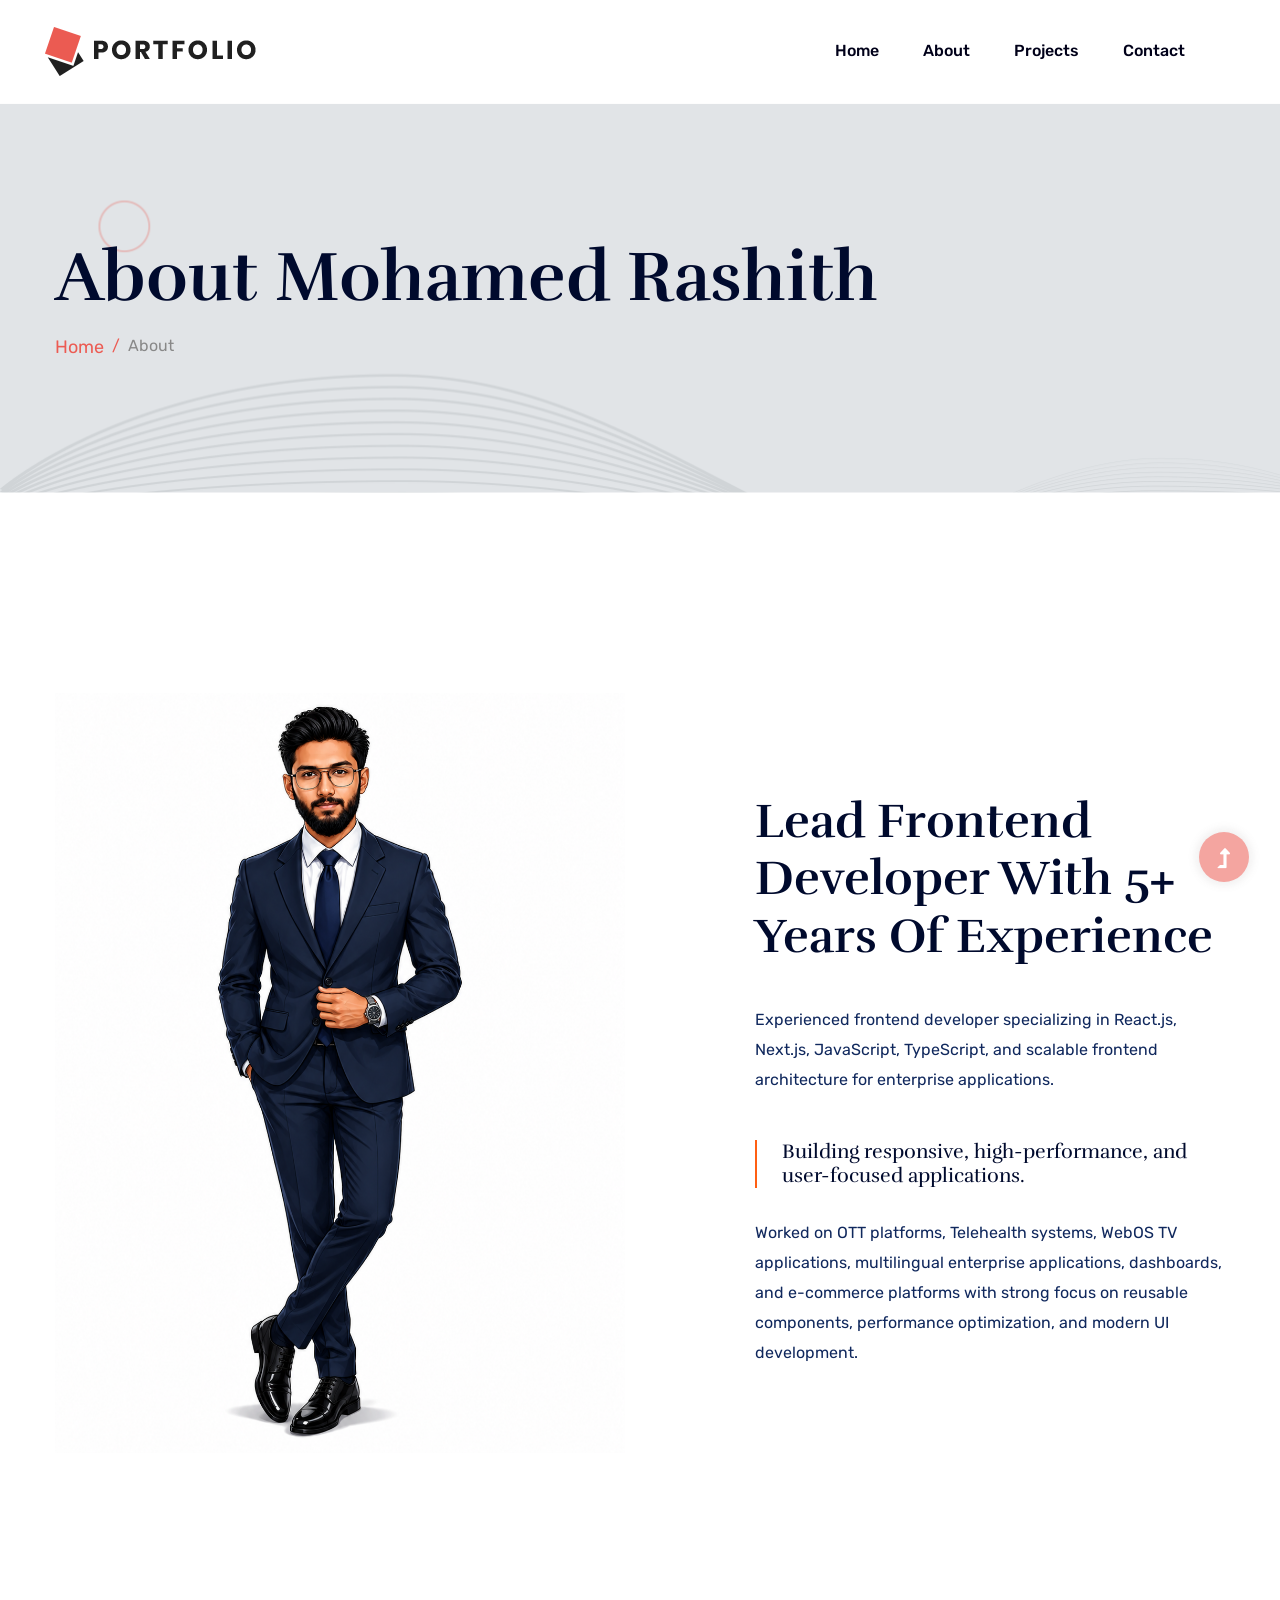
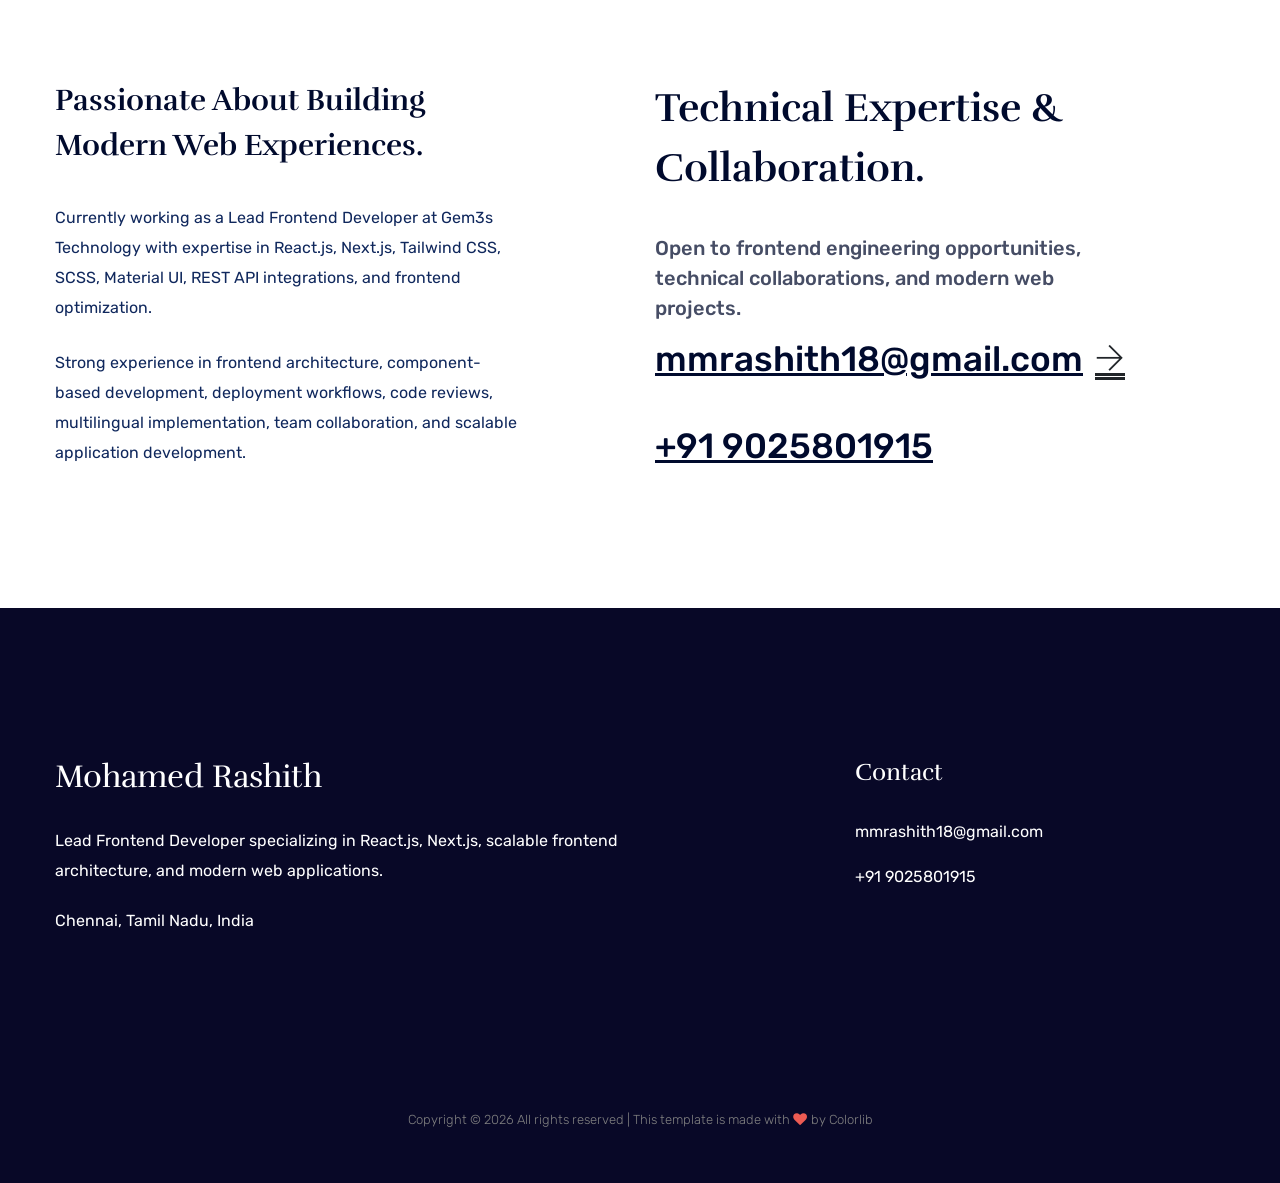
==== commit 752ad3a5: "minimal changes" ====
--- a/about.html
+++ b/about.html
@@ -3,7 +3,7 @@
   <head>
     <meta charset="utf-8" />
     <meta http-equiv="x-ua-compatible" content="ie=edge" />
-    <title>Personal HTML-5 Template</title>
+    <title>Mohamed Rashith FED portfolio</title>
     <meta name="description" content="" />
     <meta name="viewport" content="width=device-width, initial-scale=1" />
     <link rel="manifest" href="site.webmanifest" />
